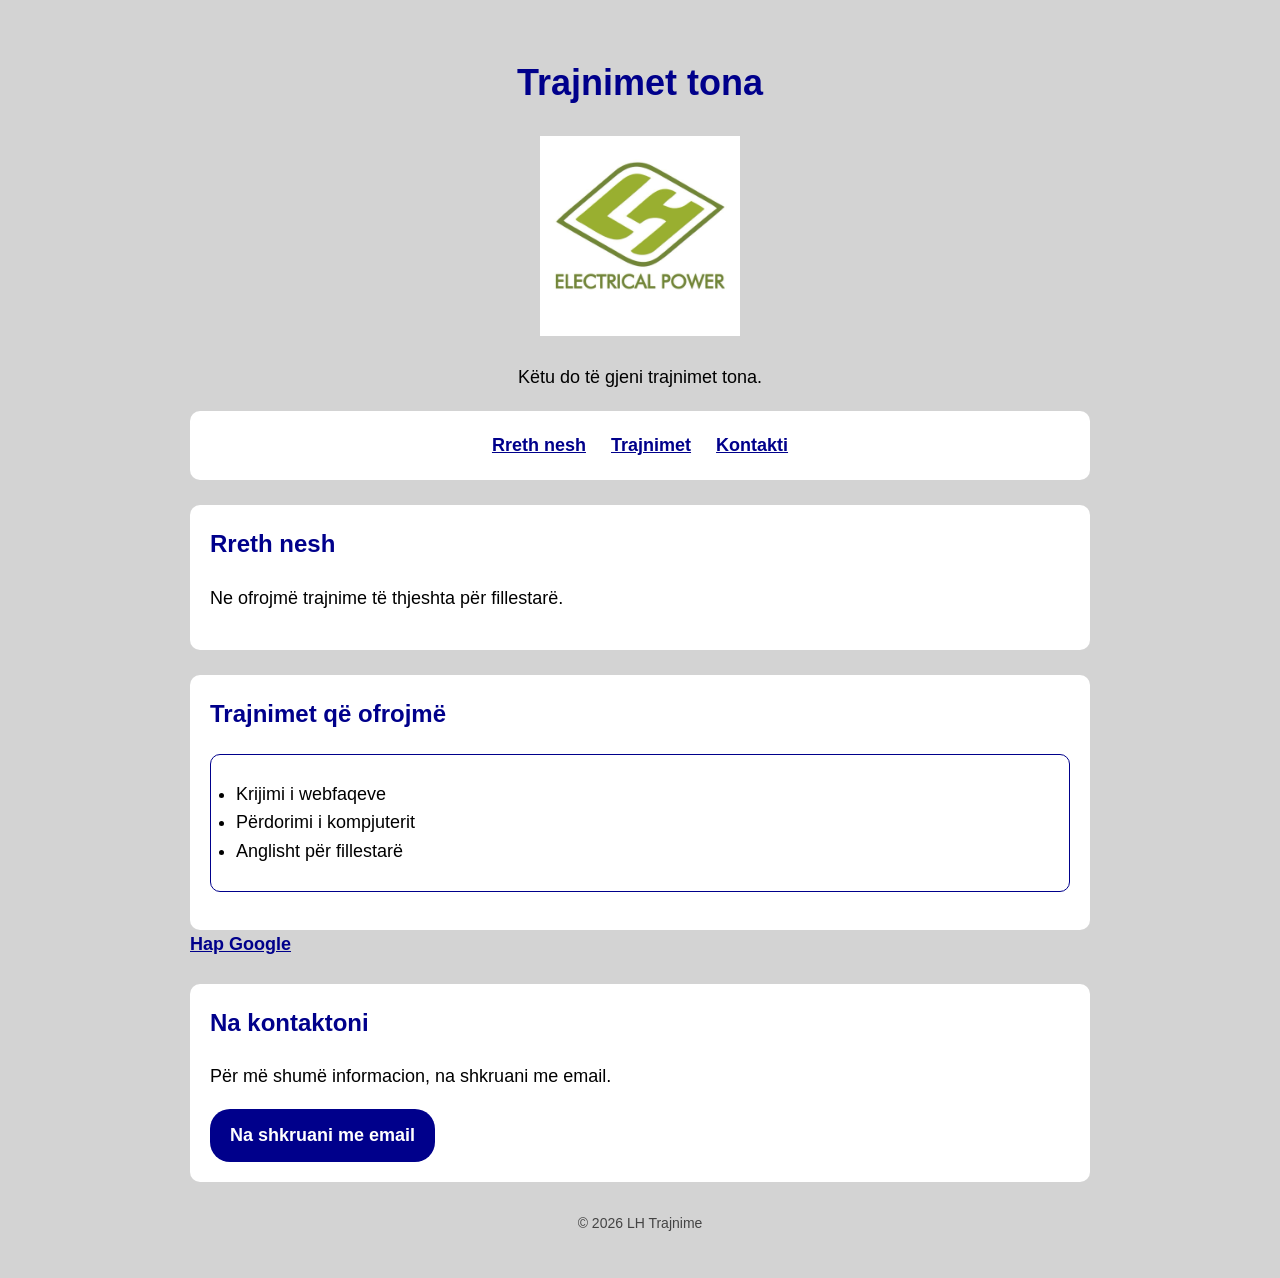
==== index.html @ a212a297 "Versioni 1 - Webfaqja LH" ====
<!DOCTYPE html>
<html lang="sq">
<head>
    <meta charset="UTF-8">
    <meta name="viewport" content="width=device-width, initial-scale=1.0">
    <title>Trajnimet tona</title>
    <link rel="stylesheet" href="style.css">
</head>
<body>
    <header>
    <h1>Trajnimet tona</h1>
    <img src="Logo LH.jpeg" alt="Logo LH" width="200">
    <p>Këtu do të gjeni trajnimet tona.</p>
    </header>
    <nav>
    <a href="#rreth-nesh">Rreth nesh</a>
    <a href="#trajnimet">Trajnimet</a>
    <a href="#kontakti">Kontakti</a>
</nav>

<section id="rreth-nesh">
    <h2>Rreth nesh</h2>
    <p>Ne ofrojmë trajnime të thjeshta për fillestarë.</p>
    </section>
<section id="trajnimet">
    <h2>Trajnimet që ofrojmë</h2>

<ul>
    <li>Krijimi i webfaqeve</li>
    <li>Përdorimi i kompjuterit</li>
    <li>Anglisht për fillestarë</li>
    </ul>
    </section>

    <a href="https://www.google.com">Hap Google</a>
    <section id="kontakti">
    <h2>Na kontaktoni</h2>
<p>Për më shumë informacion, na shkruani me email.</p>

<a class="kontakt" href="mailto:info@example.com">Na shkruani me email</a>
</section>
</ul>
</body>
<footer>
    <p>© 2026 LH Trajnime</p>
</footer>
</html>
---- style.css ----
body {
    background-color: lightgray;
}
body {
    background-color: lightgray;
    font-family: Arial, sans-serif;
    font-size: 18px;
    padding: 30px;
    line-height: 1.6;
    max-width: 900px;
margin: 0 auto;
}

h1 {
    color: darkblue;
}
h1 {
    color: darkblue;
}
h2 {
    color: darkblue;
    font-size: 24px;
    margin-top: 30px;
}
ul {
    background-color: white;
    padding: 25px;
    border-radius: 10px;
    border: 1px solid darkblue;
}
a {
    color: darkblue;
    font-weight: bold;
}
a:hover {
    color: darkred;
}
.kontakt {
    display: inline-block;
    background-color: darkblue;
    color: white;
    padding: 12px 20px;
    border-radius: 20px;
    text-decoration: none;
}

.kontakt:hover {
    background-color: darkred;
    color: white;
}
img {
    max-width: 100%;
    height: auto;
}
section {
    background-color: white;
    padding: 20px;
    margin-top: 25px;
    border-radius: 10px;
}
header {
    text-align: center;
}
footer {
    text-align: center;
    margin-top: 30px;
    font-size: 14px;
    color: #444444;
}
nav {
    background-color: white;
    padding: 15px;
    margin-top: 20px;
    border-radius: 10px;
    text-align: center;
}

nav a {
    display: inline-block;
    margin: 5px 10px;
}
section h2 {
    margin-top: 0;
}
@media (max-width: 600px) {
    body {
        padding: 15px;
    }

    nav a {
        display: block;
        margin: 10px 0;
    }
}
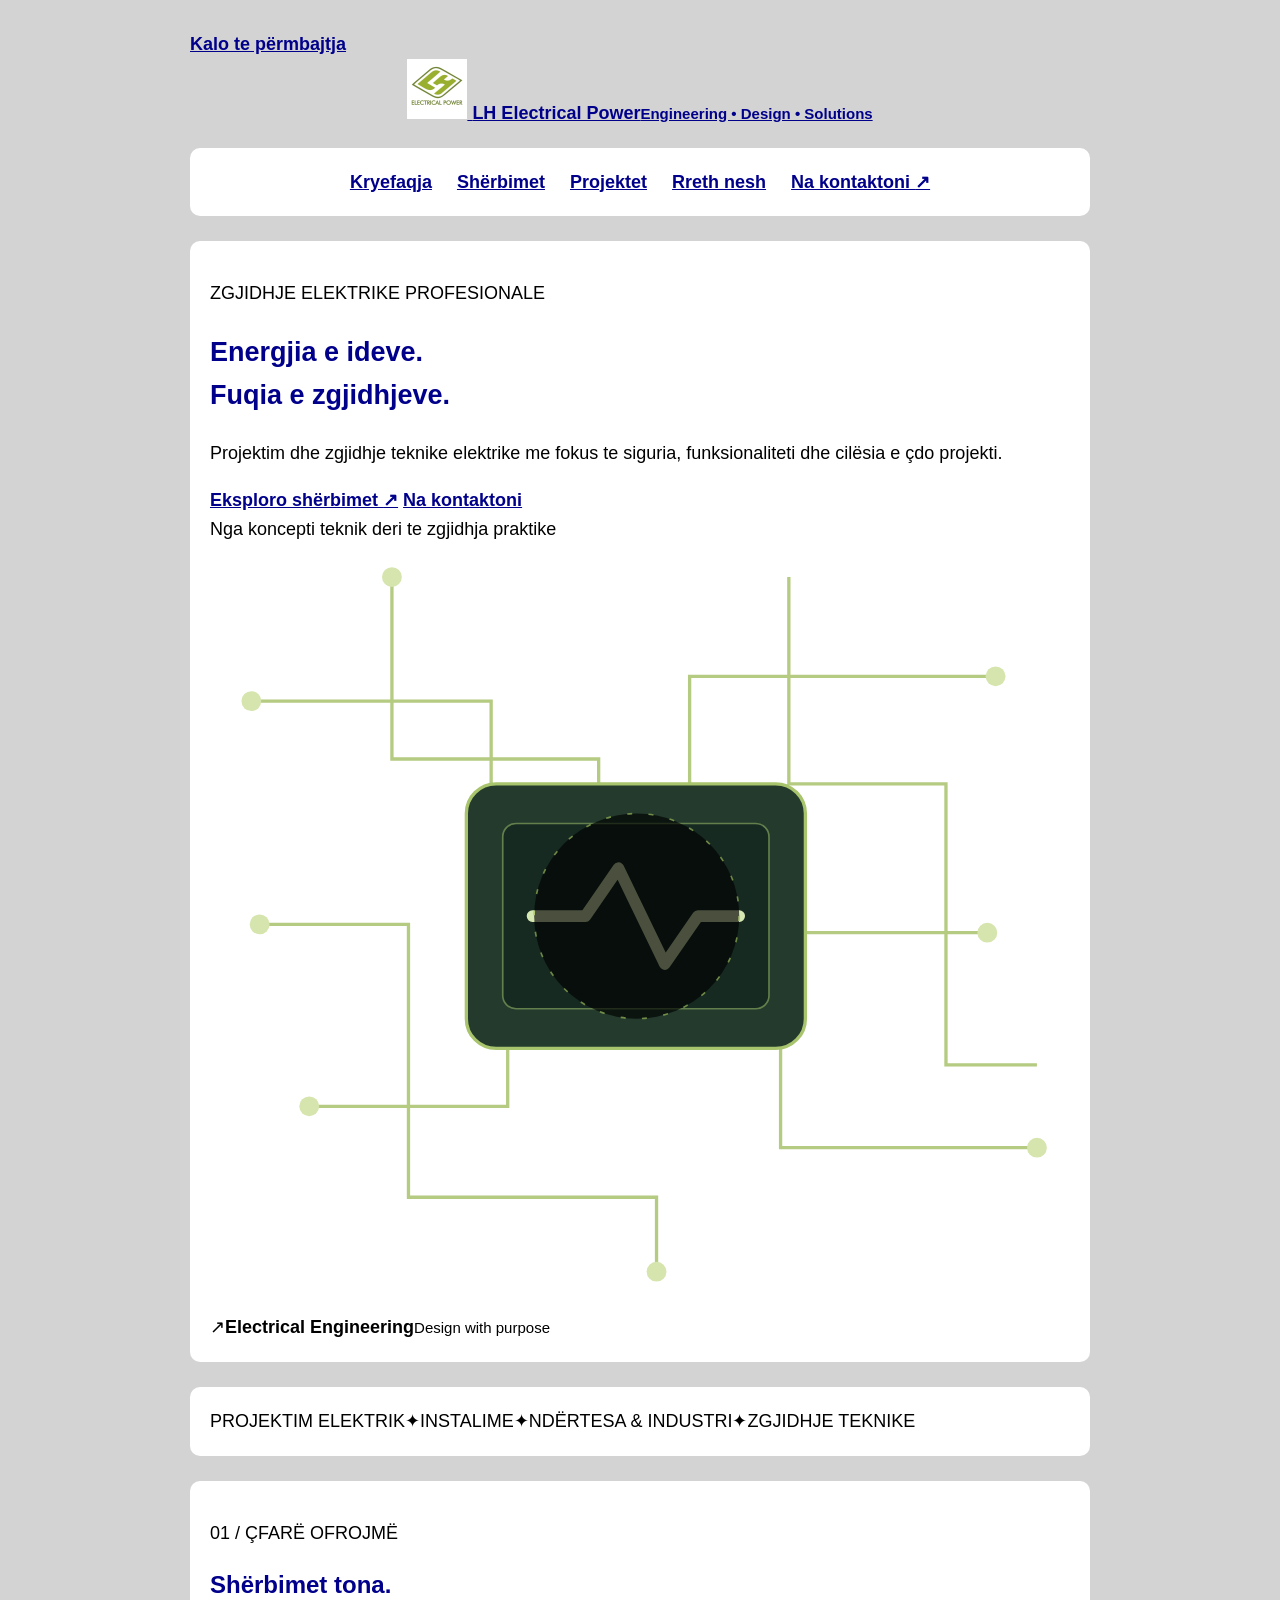
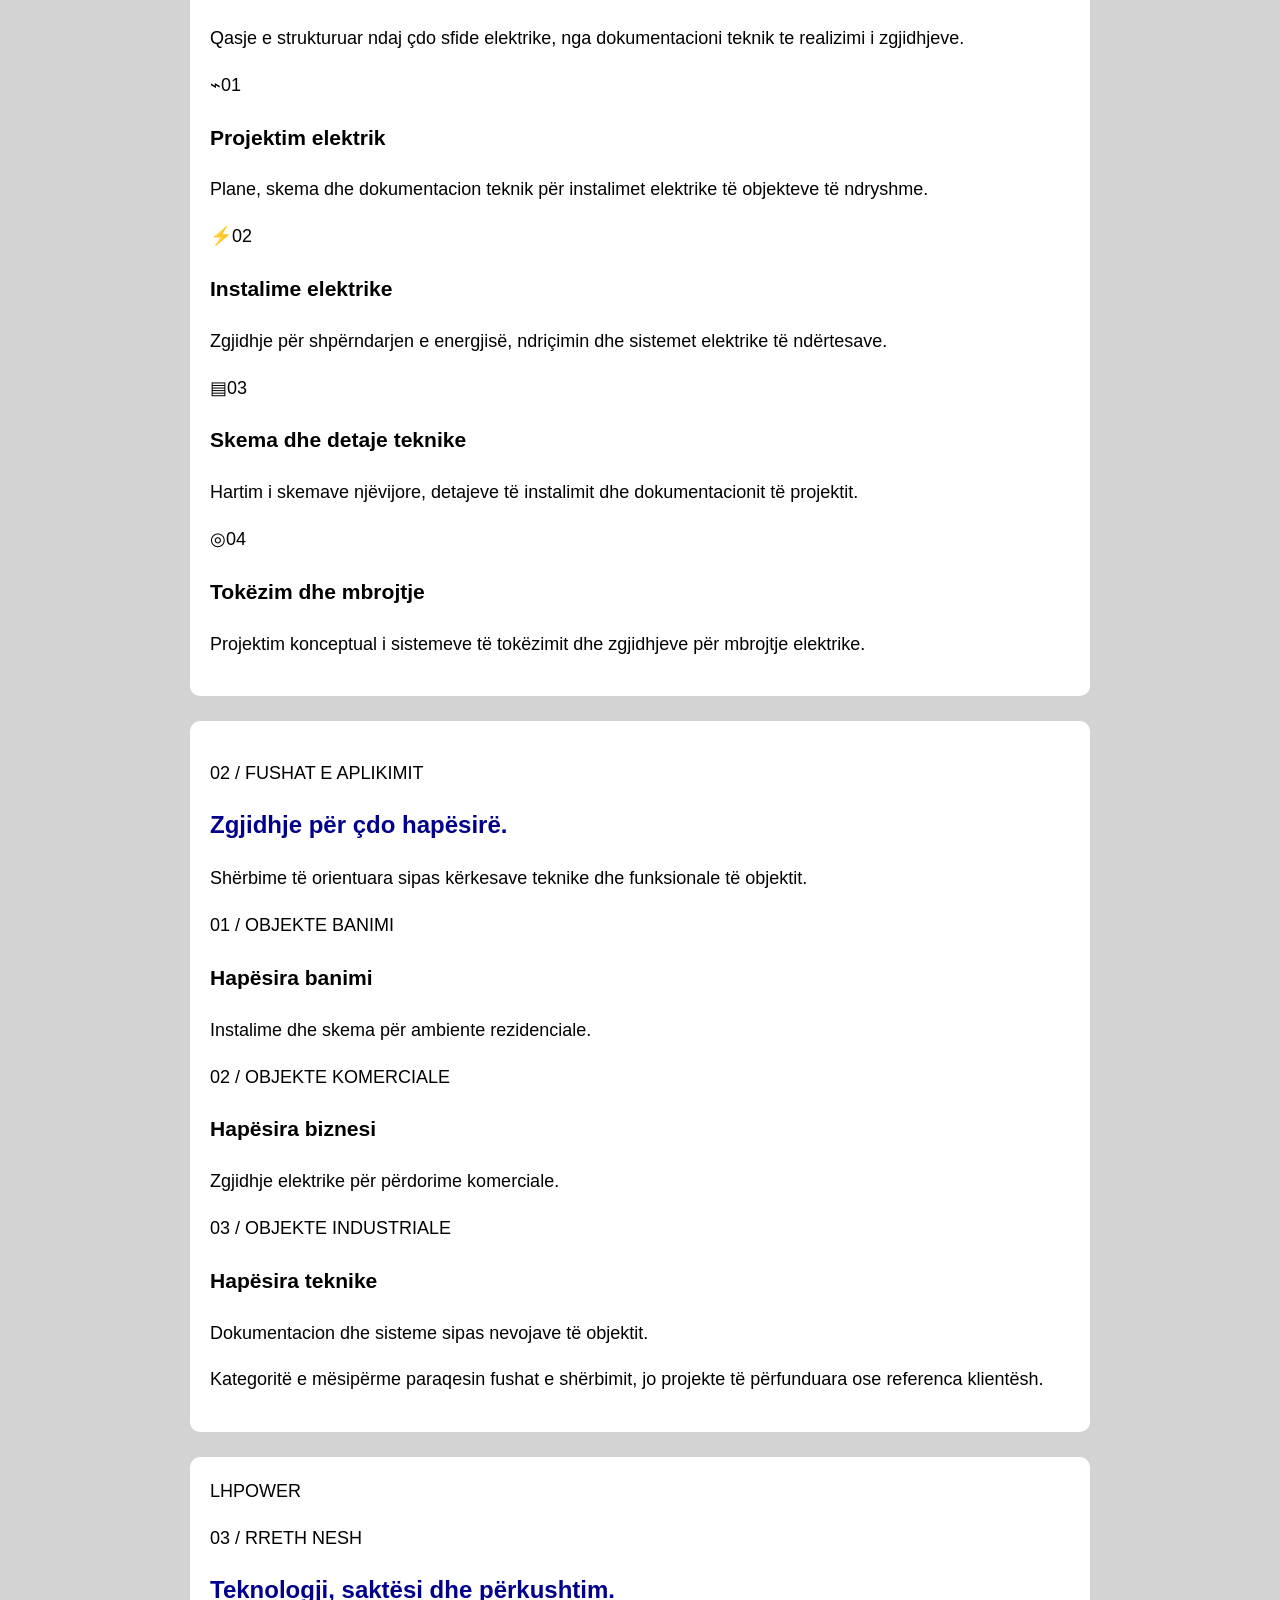
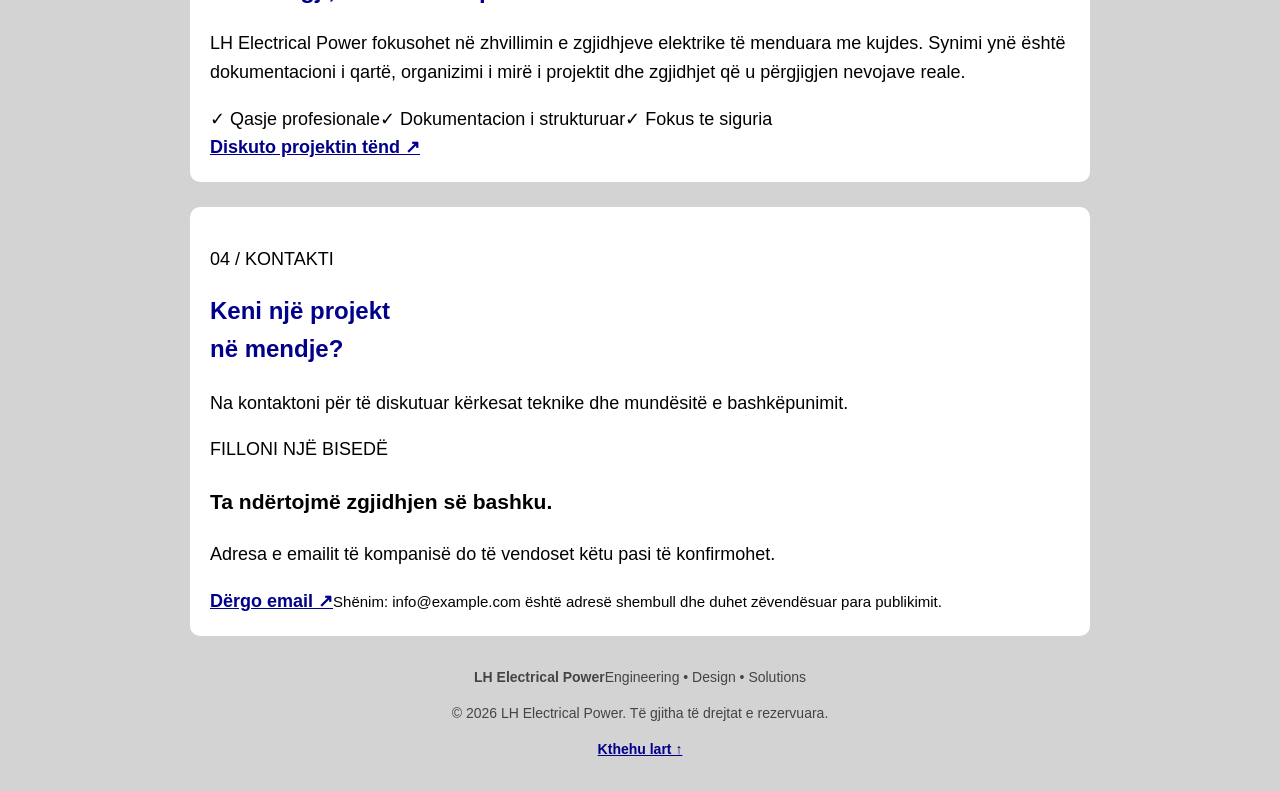
==== commit 6e8becf4: "Redesign homepage for LH Electrical Power" ====
--- a/index.html
+++ b/index.html
@@ -1,47 +1,97 @@
 <!DOCTYPE html>
 <html lang="sq">
 <head>
-    <meta charset="UTF-8">
-    <meta name="viewport" content="width=device-width, initial-scale=1.0">
-    <title>Trajnimet tona</title>
-    <link rel="stylesheet" href="style.css">
+  <meta charset="UTF-8">
+  <meta name="viewport" content="width=device-width, initial-scale=1.0">
+  <meta name="description" content="LH Electrical Power – projektim, instalime dhe zgjidhje profesionale elektrike për objekte banimi, komerciale dhe industriale.">
+  <meta name="theme-color" content="#14231e">
+  <title>LH Electrical Power | Projektim & Instalime Elektrike</title>
+  <link rel="stylesheet" href="style.css">
 </head>
 <body>
-    <header>
-    <h1>Trajnimet tona</h1>
-    <img src="Logo LH.jpeg" alt="Logo LH" width="200">
-    <p>Këtu do të gjeni trajnimet tona.</p>
-    </header>
-    <nav>
-    <a href="#rreth-nesh">Rreth nesh</a>
-    <a href="#trajnimet">Trajnimet</a>
-    <a href="#kontakti">Kontakti</a>
-</nav>
+  <a class="skip-link" href="#permbajtja">Kalo te përmbajtja</a>
+  <header class="site-header">
+    <div class="container header-inner">
+      <a class="brand" href="#kryefaqja" aria-label="LH Electrical Power – Kryefaqja">
+        <img src="Logo LH.jpeg" alt="Logo LH Electrical Power" width="60" height="60">
+        <span class="brand-copy"><strong>LH Electrical Power</strong><small>Engineering • Design • Solutions</small></span>
+      </a>
+      <nav class="main-nav" aria-label="Navigimi kryesor">
+        <a href="#kryefaqja">Kryefaqja</a>
+        <a href="#sherbimet">Shërbimet</a>
+        <a href="#projektet">Projektet</a>
+        <a href="#rreth-nesh">Rreth nesh</a>
+        <a class="nav-contact" href="#kontakti">Na kontaktoni <span aria-hidden="true">↗</span></a>
+      </nav>
+    </div>
+  </header>
 
-<section id="rreth-nesh">
-    <h2>Rreth nesh</h2>
-    <p>Ne ofrojmë trajnime të thjeshta për fillestarë.</p>
-    </section>
-<section id="trajnimet">
-    <h2>Trajnimet që ofrojmë</h2>
-
-<ul>
-    <li>Krijimi i webfaqeve</li>
-    <li>Përdorimi i kompjuterit</li>
-    <li>Anglisht për fillestarë</li>
-    </ul>
+  <main id="permbajtja">
+    <section class="hero" id="kryefaqja">
+      <div class="hero-grid container">
+        <div class="hero-content">
+          <p class="eyebrow"><span class="eyebrow-line"></span> ZGJIDHJE ELEKTRIKE PROFESIONALE</p>
+          <h1>Energjia e ideve.<br><span>Fuqia e zgjidhjeve.</span></h1>
+          <p class="hero-description">Projektim dhe zgjidhje teknike elektrike me fokus te siguria, funksionaliteti dhe cilësia e çdo projekti.</p>
+          <div class="hero-actions">
+            <a class="button button-primary" href="#sherbimet">Eksploro shërbimet <span aria-hidden="true">↗</span></a>
+            <a class="button button-outline" href="#kontakti">Na kontaktoni</a>
+          </div>
+          <div class="hero-note"><span class="status-dot"></span> Nga koncepti teknik deri te zgjidhja praktike</div>
+        </div>
+        <div class="hero-visual" aria-label="Ilustrim grafik i inxhinierisë elektrike">
+          <div class="visual-grid"></div>
+          <svg class="circuit-art" viewBox="0 0 520 460" role="img" aria-label="Diagram stilizuar i rrjetit elektrik">
+            <g fill="none" stroke="#9cba57" stroke-width="2" opacity=".75">
+              <path d="M25 95H170V160H290V80H475"/><path d="M60 340H180V270H345V365H500"/><path d="M110 20V130H235V235H470"/><path d="M30 230H120V395H270V440"/><path d="M350 20V145H445V315H500"/>
+            </g>
+            <g fill="#d5e5ad"><circle cx="25" cy="95" r="6"/><circle cx="475" cy="80" r="6"/><circle cx="60" cy="340" r="6"/><circle cx="500" cy="365" r="6"/><circle cx="110" cy="20" r="6"/><circle cx="470" cy="235" r="6"/><circle cx="30" cy="230" r="6"/><circle cx="270" cy="440" r="6"/></g>
+            <g transform="translate(155 145)"><rect width="205" height="160" rx="18" fill="#233a2d" stroke="#a8c46c" stroke-width="2"/><rect x="22" y="24" width="161" height="112" rx="8" fill="#162a22" stroke="#63804c"/><path d="M40 80H72L92 51L120 109L140 80H165" stroke="#d6e8b2" stroke-width="7" stroke-linejoin="round" stroke-linecap="round" fill="none"/><circle cx="103" cy="80" r="62" stroke="#9cba57" stroke-dasharray="3 10" opacity=".65"/></g>
+          </svg>
+          <div class="visual-label"><span class="visual-label-icon">↗</span><span><strong>Electrical Engineering</strong><small>Design with purpose</small></span></div>
+        </div>
+      </div>
     </section>
 
-    <a href="https://www.google.com">Hap Google</a>
-    <section id="kontakti">
-    <h2>Na kontaktoni</h2>
-<p>Për më shumë informacion, na shkruani me email.</p>
+    <section class="intro-strip" aria-label="Fushat e punës">
+      <div class="container strip-inner"><span>PROJEKTIM ELEKTRIK</span><span class="strip-dot">✦</span><span>INSTALIME</span><span class="strip-dot">✦</span><span>NDËRTESA & INDUSTRI</span><span class="strip-dot">✦</span><span>ZGJIDHJE TEKNIKE</span></div>
+    </section>
 
-<a class="kontakt" href="mailto:info@example.com">Na shkruani me email</a>
-</section>
-</ul>
+    <section class="section services" id="sherbimet">
+      <div class="container">
+        <div class="section-heading"><div><p class="section-kicker">01 / ÇFARË OFROJMË</p><h2>Shërbimet tona<span class="accent">.</span></h2></div><p>Qasje e strukturuar ndaj çdo sfide elektrike, nga dokumentacioni teknik te realizimi i zgjidhjeve.</p></div>
+        <div class="service-grid">
+          <article class="service-card"><span class="service-icon" aria-hidden="true">⌁</span><span class="service-number">01</span><h3>Projektim elektrik</h3><p>Plane, skema dhe dokumentacion teknik për instalimet elektrike të objekteve të ndryshme.</p><span class="card-line"></span></article>
+          <article class="service-card"><span class="service-icon" aria-hidden="true">⚡</span><span class="service-number">02</span><h3>Instalime elektrike</h3><p>Zgjidhje për shpërndarjen e energjisë, ndriçimin dhe sistemet elektrike të ndërtesave.</p><span class="card-line"></span></article>
+          <article class="service-card"><span class="service-icon" aria-hidden="true">▤</span><span class="service-number">03</span><h3>Skema dhe detaje teknike</h3><p>Hartim i skemave njëvijore, detajeve të instalimit dhe dokumentacionit të projektit.</p><span class="card-line"></span></article>
+          <article class="service-card"><span class="service-icon" aria-hidden="true">◎</span><span class="service-number">04</span><h3>Tokëzim dhe mbrojtje</h3><p>Projektim konceptual i sistemeve të tokëzimit dhe zgjidhjeve për mbrojtje elektrike.</p><span class="card-line"></span></article>
+        </div>
+      </div>
+    </section>
+
+    <section class="section projects" id="projektet">
+      <div class="container">
+        <div class="section-heading"><div><p class="section-kicker">02 / FUSHAT E APLIKIMIT</p><h2>Zgjidhje për çdo hapësirë<span class="accent">.</span></h2></div><p>Shërbime të orientuara sipas kërkesave teknike dhe funksionale të objektit.</p></div>
+        <div class="project-grid">
+          <article class="project-card project-residential"><div class="project-art" aria-hidden="true"><span class="building building-one"></span><span class="building building-two"></span><span class="building building-three"></span></div><div class="project-info"><span>01 / OBJEKTE BANIMI</span><h3>Hapësira banimi</h3><p>Instalime dhe skema për ambiente rezidenciale.</p></div></article>
+          <article class="project-card project-commercial"><div class="project-art" aria-hidden="true"><span class="building building-one"></span><span class="building building-two"></span><span class="building building-three"></span></div><div class="project-info"><span>02 / OBJEKTE KOMERCIALE</span><h3>Hapësira biznesi</h3><p>Zgjidhje elektrike për përdorime komerciale.</p></div></article>
+          <article class="project-card project-industrial"><div class="project-art" aria-hidden="true"><span class="building building-one"></span><span class="building building-two"></span><span class="building building-three"></span></div><div class="project-info"><span>03 / OBJEKTE INDUSTRIALE</span><h3>Hapësira teknike</h3><p>Dokumentacion dhe sisteme sipas nevojave të objektit.</p></div></article>
+        </div>
+        <p class="section-disclaimer">Kategoritë e mësipërme paraqesin fushat e shërbimit, jo projekte të përfunduara ose referenca klientësh.</p>
+      </div>
+    </section>
+
+    <section class="section about" id="rreth-nesh">
+      <div class="container about-grid">
+        <div class="about-graphic" aria-hidden="true"><div class="about-ring ring-one"></div><div class="about-ring ring-two"></div><div class="about-mark">LH<span>POWER</span></div></div>
+        <div class="about-copy"><p class="section-kicker">03 / RRETH NESH</p><h2>Teknologji, saktësi dhe <span class="accent">përkushtim.</span></h2><p>LH Electrical Power fokusohet në zhvillimin e zgjidhjeve elektrike të menduara me kujdes. Synimi ynë është dokumentacioni i qartë, organizimi i mirë i projektit dhe zgjidhjet që u përgjigjen nevojave reale.</p><div class="about-points"><span>✓ Qasje profesionale</span><span>✓ Dokumentacion i strukturuar</span><span>✓ Fokus te siguria</span></div><a class="text-link" href="#kontakti">Diskuto projektin tënd <span aria-hidden="true">↗</span></a></div>
+      </div>
+    </section>
+
+    <section class="contact-section" id="kontakti">
+      <div class="container contact-grid"><div><p class="section-kicker">04 / KONTAKTI</p><h2>Keni një projekt<br>në mendje<span class="accent">?</span></h2><p>Na kontaktoni për të diskutuar kërkesat teknike dhe mundësitë e bashkëpunimit.</p></div><div class="contact-panel"><span class="contact-panel-label">FILLONI NJË BISEDË</span><h3>Ta ndërtojmë zgjidhjen së bashku.</h3><p>Adresa e emailit të kompanisë do të vendoset këtu pasi të konfirmohet.</p><a class="button button-primary" href="mailto:info@example.com?subject=K%C3%ABrkes%C3%AB%20p%C3%ABr%20projekt%20elektrik">Dërgo email <span aria-hidden="true">↗</span></a><small>Shënim: info@example.com është adresë shembull dhe duhet zëvendësuar para publikimit.</small></div></div>
+    </section>
+  </main>
+  <footer class="site-footer"><div class="container footer-inner"><div class="footer-brand"><strong>LH Electrical Power</strong><span>Engineering • Design • Solutions</span></div><p>© 2026 LH Electrical Power. Të gjitha të drejtat e rezervuara.</p><a href="#kryefaqja">Kthehu lart ↑</a></div></footer>
 </body>
-<footer>
-    <p>© 2026 LH Trajnime</p>
-</footer>
 </html>
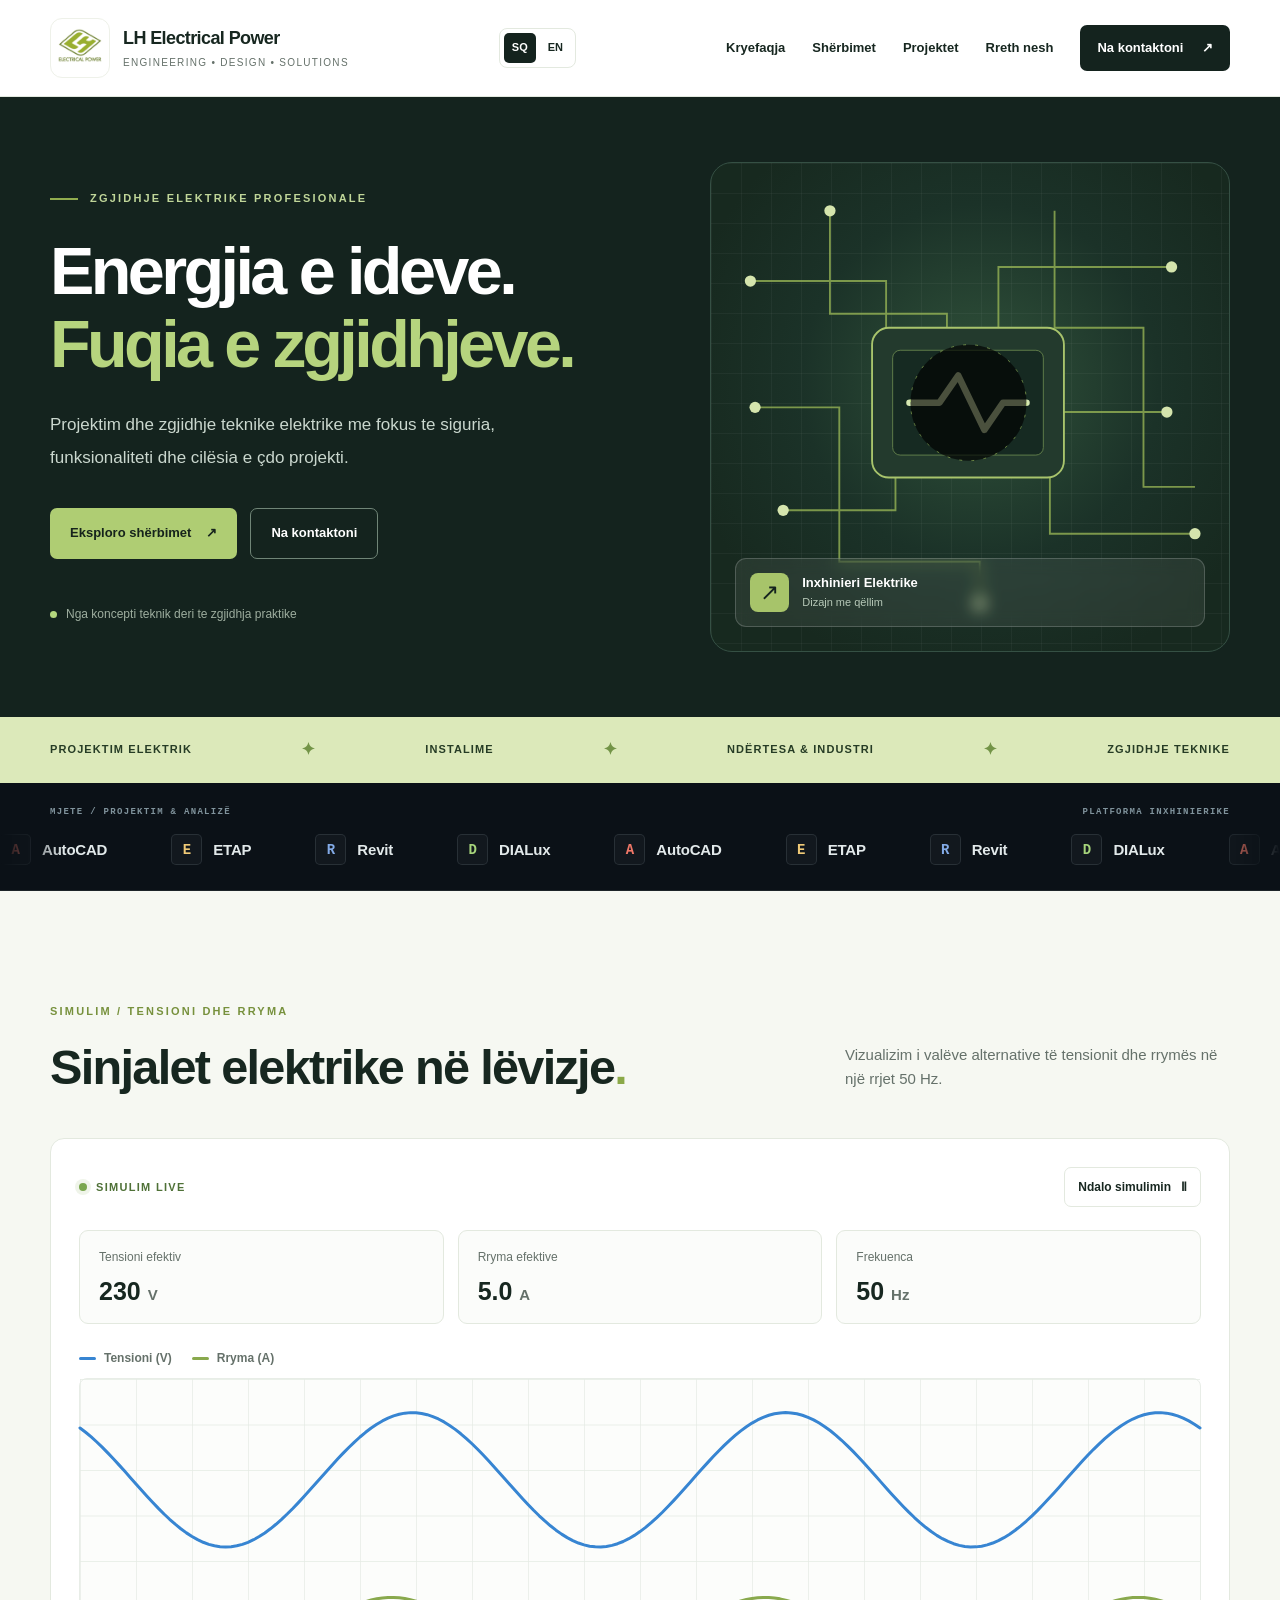
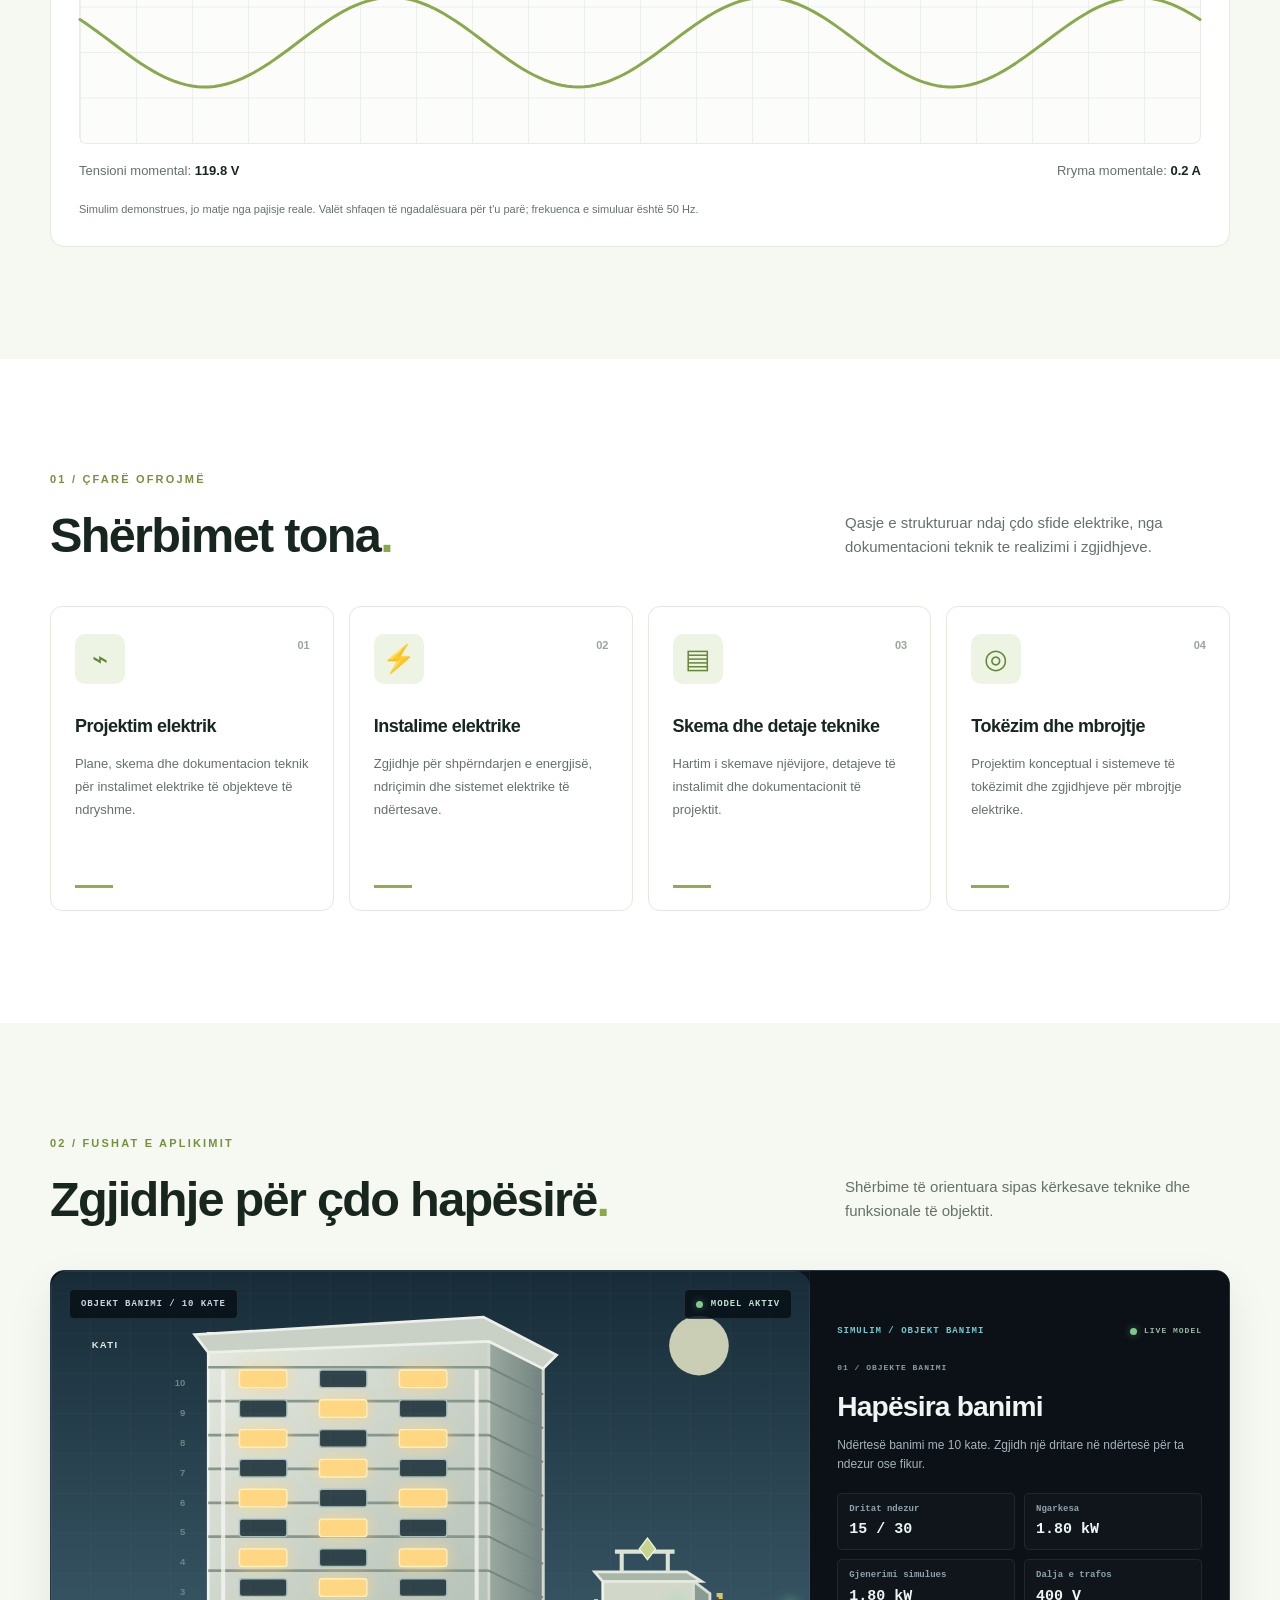
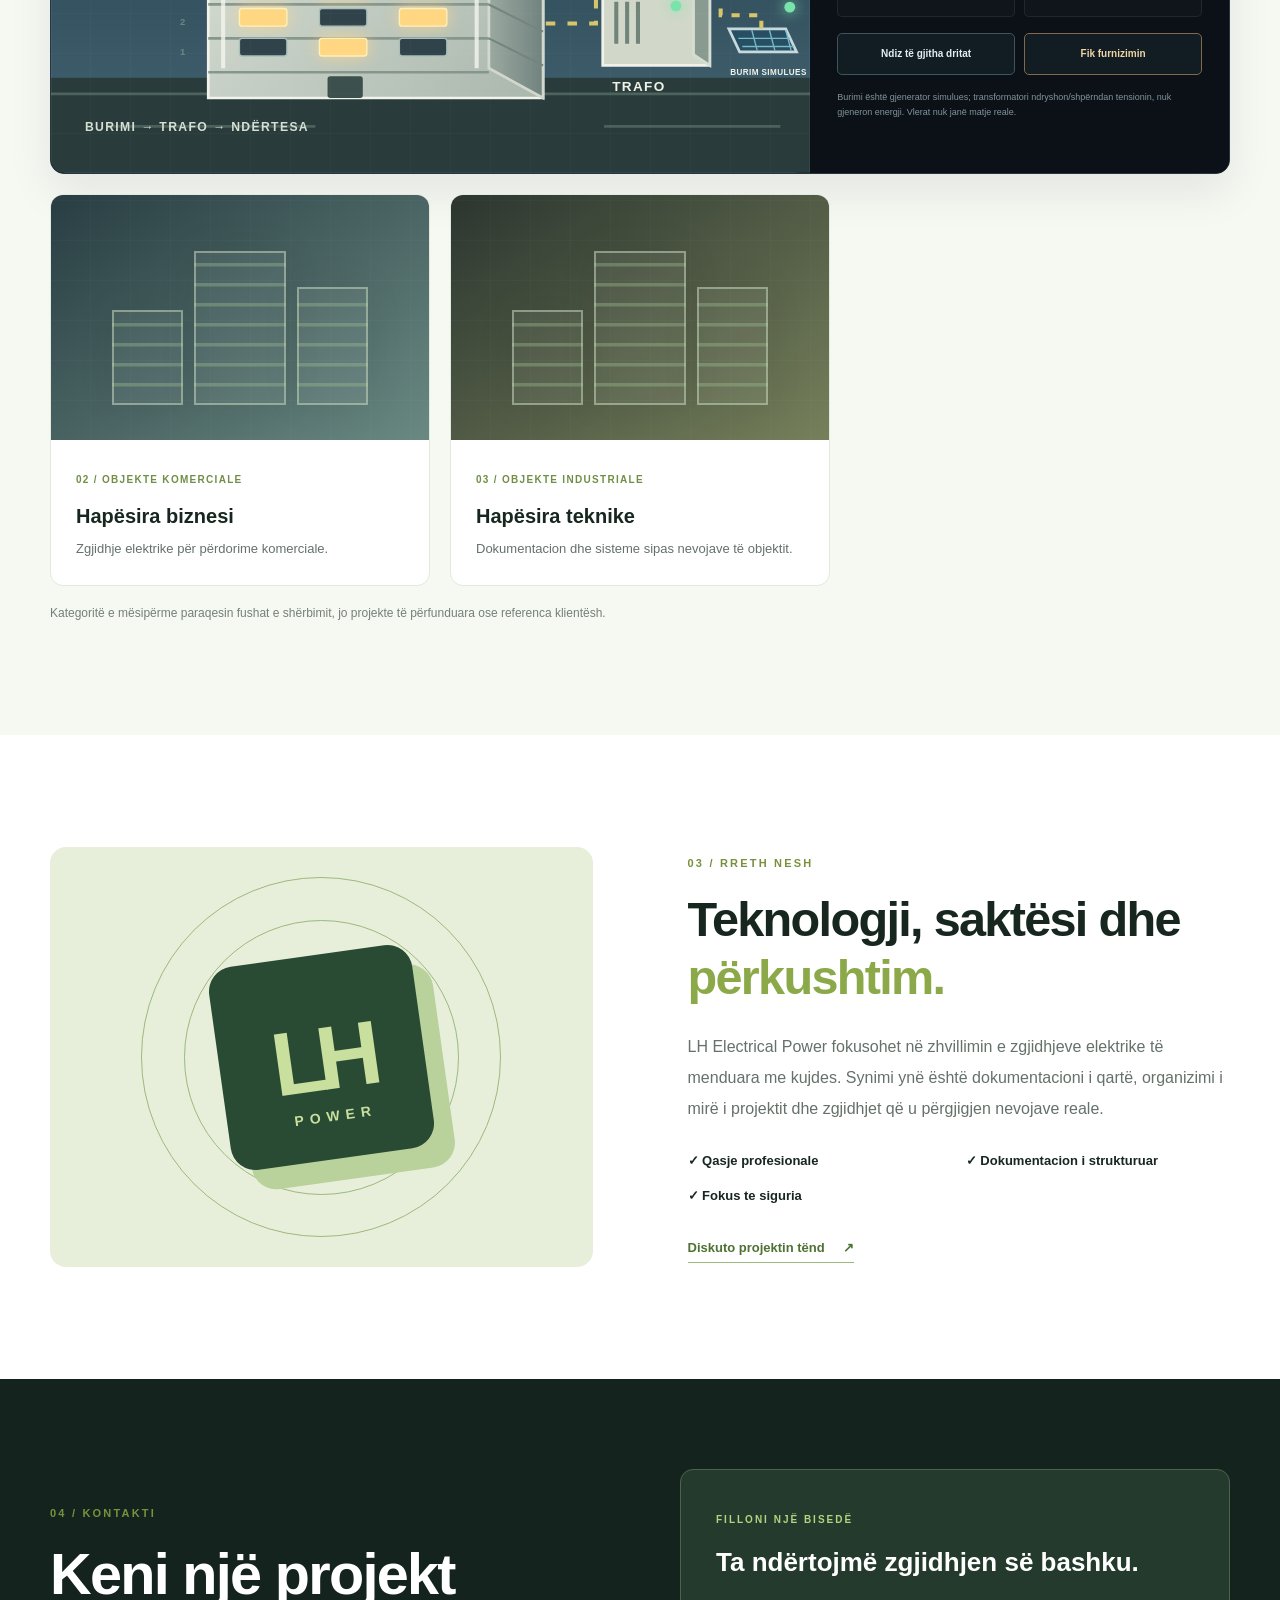
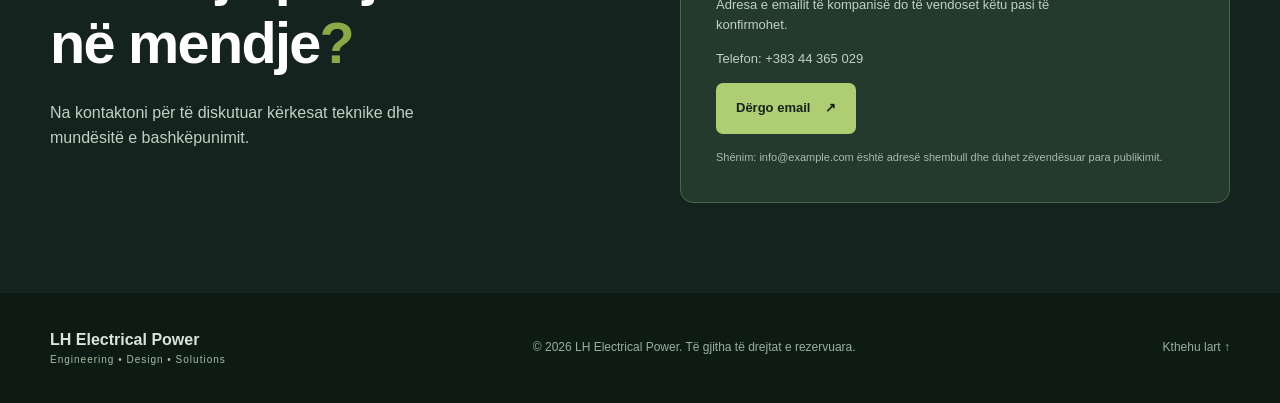
==== commit 3d7ce42e: "Add interactive residential power simulations Co-authored-by: Copilot <223556219+Copilot@users.norep" ====
--- a/index.html
+++ b/index.html
@@ -7,6 +7,10 @@
   <meta name="theme-color" content="#14231e">
   <title>LH Electrical Power | Projektim & Instalime Elektrike</title>
   <link rel="stylesheet" href="style.css">
+  <link rel="stylesheet" href="language-switch.css">
+  <link rel="stylesheet" href="simulation.css">
+  <link rel="stylesheet" href="building-simulation.css">
+  <link rel="stylesheet" href="tool-strip.css">
 </head>
 <body>
   <a class="skip-link" href="#permbajtja">Kalo te përmbajtja</a>
@@ -16,6 +20,10 @@
         <img src="Logo LH.jpeg" alt="Logo LH Electrical Power" width="60" height="60">
         <span class="brand-copy"><strong>LH Electrical Power</strong><small>Engineering • Design • Solutions</small></span>
       </a>
+      <div class="language-switch" role="group" aria-label="Zgjidh gjuhën">
+        <button type="button" lang="sq" data-language="sq" aria-pressed="true">SQ</button>
+        <button type="button" lang="en" data-language="en" aria-pressed="false">EN</button>
+      </div>
       <nav class="main-nav" aria-label="Navigimi kryesor">
         <a href="#kryefaqja">Kryefaqja</a>
         <a href="#sherbimet">Shërbimet</a>
@@ -48,13 +56,77 @@
             <g fill="#d5e5ad"><circle cx="25" cy="95" r="6"/><circle cx="475" cy="80" r="6"/><circle cx="60" cy="340" r="6"/><circle cx="500" cy="365" r="6"/><circle cx="110" cy="20" r="6"/><circle cx="470" cy="235" r="6"/><circle cx="30" cy="230" r="6"/><circle cx="270" cy="440" r="6"/></g>
             <g transform="translate(155 145)"><rect width="205" height="160" rx="18" fill="#233a2d" stroke="#a8c46c" stroke-width="2"/><rect x="22" y="24" width="161" height="112" rx="8" fill="#162a22" stroke="#63804c"/><path d="M40 80H72L92 51L120 109L140 80H165" stroke="#d6e8b2" stroke-width="7" stroke-linejoin="round" stroke-linecap="round" fill="none"/><circle cx="103" cy="80" r="62" stroke="#9cba57" stroke-dasharray="3 10" opacity=".65"/></g>
           </svg>
-          <div class="visual-label"><span class="visual-label-icon">↗</span><span><strong>Electrical Engineering</strong><small>Design with purpose</small></span></div>
+          <div class="visual-label"><span class="visual-label-icon">↗</span><span><strong>Inxhinieri Elektrike</strong><small>Dizajn me qëllim</small></span></div>
         </div>
       </div>
     </section>
 
     <section class="intro-strip" aria-label="Fushat e punës">
       <div class="container strip-inner"><span>PROJEKTIM ELEKTRIK</span><span class="strip-dot">✦</span><span>INSTALIME</span><span class="strip-dot">✦</span><span>NDËRTESA & INDUSTRI</span><span class="strip-dot">✦</span><span>ZGJIDHJE TEKNIKE</span></div>
+    </section>
+
+    <section class="tool-strip" aria-label="Mjetet e projektimit dhe analizës">
+      <div class="tool-strip-heading">
+        <span>MJETE / PROJEKTIM & ANALIZË</span>
+        <span>PLATFORMA INXHINIERIKE</span>
+      </div>
+      <div class="tool-marquee">
+        <div class="tool-track">
+          <div class="tool-set">
+            <span class="tool-item"><span class="tool-mark mark-autocad">A</span>AutoCAD</span>
+            <span class="tool-item"><span class="tool-mark mark-etap">E</span>ETAP</span>
+            <span class="tool-item"><span class="tool-mark mark-revit">R</span>Revit</span>
+            <span class="tool-item"><span class="tool-mark mark-dialux">D</span>DIALux</span>
+            <span class="tool-item"><span class="tool-mark mark-autocad">A</span>AutoCAD</span>
+            <span class="tool-item"><span class="tool-mark mark-etap">E</span>ETAP</span>
+            <span class="tool-item"><span class="tool-mark mark-revit">R</span>Revit</span>
+            <span class="tool-item"><span class="tool-mark mark-dialux">D</span>DIALux</span>
+          </div>
+          <div class="tool-set" aria-hidden="true">
+            <span class="tool-item"><span class="tool-mark mark-autocad">A</span>AutoCAD</span>
+            <span class="tool-item"><span class="tool-mark mark-etap">E</span>ETAP</span>
+            <span class="tool-item"><span class="tool-mark mark-revit">R</span>Revit</span>
+            <span class="tool-item"><span class="tool-mark mark-dialux">D</span>DIALux</span>
+            <span class="tool-item"><span class="tool-mark mark-autocad">A</span>AutoCAD</span>
+            <span class="tool-item"><span class="tool-mark mark-etap">E</span>ETAP</span>
+            <span class="tool-item"><span class="tool-mark mark-revit">R</span>Revit</span>
+            <span class="tool-item"><span class="tool-mark mark-dialux">D</span>DIALux</span>
+          </div>
+        </div>
+      </div>
+    </section>
+
+    <section class="section simulation-section" id="simulimi">
+      <div class="container">
+        <div class="section-heading"><div><p class="section-kicker">SIMULIM / TENSIONI DHE RRYMA</p><h2>Sinjalet elektrike në lëvizje<span class="accent">.</span></h2></div><p>Vizualizim i valëve alternative të tensionit dhe rrymës në një rrjet 50 Hz.</p></div>
+        <div class="simulation-panel">
+          <div class="simulation-toolbar">
+            <span class="simulation-live"><span class="simulation-dot"></span>SIMULIM LIVE</span>
+            <button class="simulation-toggle" type="button" aria-pressed="true"><span class="simulation-toggle-label">Ndalo simulimin</span><span aria-hidden="true">Ⅱ</span></button>
+          </div>
+          <div class="simulation-readings">
+            <div class="reading-card"><span>Tensioni efektiv</span><strong>230 <small>V</small></strong></div>
+            <div class="reading-card"><span>Rryma efektive</span><strong>5.0 <small>A</small></strong></div>
+            <div class="reading-card"><span>Frekuenca</span><strong>50 <small>Hz</small></strong></div>
+          </div>
+          <div class="wave-legend"><span class="voltage-key">Tensioni (V)</span><span class="current-key">Rryma (A)</span></div>
+          <svg class="simulation-chart" viewBox="0 0 800 260" role="img" aria-label="Grafik i simuluar i valëve të tensionit dhe rrymës">
+            <defs>
+              <pattern id="simulation-grid" width="40" height="32.5" patternUnits="userSpaceOnUse">
+                <path d="M 40 0 L 0 0 0 32.5" fill="none" stroke="#e5ebe4" stroke-width="1"/>
+              </pattern>
+            </defs>
+            <rect width="800" height="260" fill="url(#simulation-grid)"/>
+            <path class="wave-path wave-voltage" d=""/>
+            <path class="wave-path wave-current" d=""/>
+          </svg>
+          <div class="instant-readings" aria-live="off">
+            <span>Tensioni momental: <strong class="instant-voltage">0.0 V</strong></span>
+            <span>Rryma momentale: <strong class="instant-current">0.0 A</strong></span>
+          </div>
+          <p class="simulation-note">Simulim demonstrues, jo matje nga pajisje reale. Valët shfaqen të ngadalësuara për t'u parë; frekuenca e simuluar është 50 Hz.</p>
+        </div>
+      </div>
     </section>
 
     <section class="section services" id="sherbimet">
@@ -73,7 +145,73 @@
       <div class="container">
         <div class="section-heading"><div><p class="section-kicker">02 / FUSHAT E APLIKIMIT</p><h2>Zgjidhje për çdo hapësirë<span class="accent">.</span></h2></div><p>Shërbime të orientuara sipas kërkesave teknike dhe funksionale të objektit.</p></div>
         <div class="project-grid">
-          <article class="project-card project-residential"><div class="project-art" aria-hidden="true"><span class="building building-one"></span><span class="building building-two"></span><span class="building building-three"></span></div><div class="project-info"><span>01 / OBJEKTE BANIMI</span><h3>Hapësira banimi</h3><p>Instalime dhe skema për ambiente rezidenciale.</p></div></article>
+          <article class="project-card project-residential residential-simulation">
+            <div class="project-art residential-scene">
+              <span class="scene-chip scene-chip-building">OBJEKT BANIMI / 10 KATE</span>
+              <span class="scene-chip scene-chip-live"><span class="scene-chip-dot"></span>MODEL AKTIV</span>
+              <svg class="residential-scene-svg" viewBox="0 0 560 370" role="group" aria-label="Simulim i një ndërtese banimi dhjetëkatëshe dhe transformatorit">
+                <defs>
+                  <linearGradient id="scene-sky" x1="0" y1="0" x2="0" y2="1"><stop offset="0" stop-color="#172c38"/><stop offset="1" stop-color="#456675"/></linearGradient>
+                  <linearGradient id="building-front" x1="0" y1="0" x2="1" y2="1"><stop offset="0" stop-color="#e5e9df"/><stop offset="1" stop-color="#aab7ad"/></linearGradient>
+                  <linearGradient id="building-side" x1="0" y1="0" x2="1" y2="0"><stop offset="0" stop-color="#9ba9a0"/><stop offset="1" stop-color="#71837f"/></linearGradient>
+                </defs>
+                <rect class="scene-sky" width="560" height="370" rx="12" fill="url(#scene-sky)"/>
+                <circle cx="478" cy="55" r="22" fill="#e8e9c9" opacity=".85"/>
+                <path d="M0 300H560V370H0Z" fill="#293c3b"/>
+                <path d="M0 312H560M42 336H195M408 336H538" stroke="#647b73" stroke-width="2" opacity=".6"/>
+                <g class="scene-building">
+                  <path d="M116 46L323 46L363 69V315H116Z" fill="url(#building-front)" stroke="#f1f3ec" stroke-width="2"/>
+                  <path d="M323 46L363 69V315L323 293Z" fill="url(#building-side)" stroke="#d2d8ce" stroke-width="2"/>
+                  <path d="M106 47L319 34L373 62L363 72L323 52L116 60Z" fill="#c9d0c6" stroke="#edf0e8" stroke-width="2"/>
+                  <path d="M116 71H323M116 96H323M116 121H323M116 146H323M116 171H323M116 196H323M116 221H323M116 246H323M116 271H323M116 296H323" stroke="#87968d" stroke-width="2"/>
+                  <path d="M323 71L363 91M323 96L363 116M323 121L363 141M323 146L363 166M323 171L363 191M323 196L363 216M323 221L363 241M323 246L363 266M323 271L363 291" stroke="#74857f" stroke-width="1.5"/>
+                  <path d="M127 73V293M314 73V293" stroke="#f5f6f0" stroke-width="3" opacity=".8"/>
+                  <g class="building-floor-numbers"></g>
+                  <g class="building-windows"></g>
+                  <rect x="204" y="299" width="26" height="16" rx="2" fill="#3c514d"/>
+                </g>
+                <g class="power-cable" fill="none" stroke="#d7c56a" stroke-width="3" stroke-dasharray="7 9">
+                  <path d="M365 260H402V238"/>
+                </g>
+                <g class="transformer-unit">
+                  <path d="M407 229L474 229L486 238V291H407Z" fill="#d2d8c9" stroke="#f0f2e9" stroke-width="2"/>
+                  <path d="M474 229L486 238V291L474 283Z" fill="#899b91" stroke="#d6ddd2" stroke-width="2"/>
+                  <path d="M401 222L469 222L480 229H407Z" fill="#a8b6a8" stroke="#e4e9df" stroke-width="2"/>
+                  <path d="M417 244V275M425 244V275M433 244V275" stroke="#71847a" stroke-width="3"/>
+                  <circle class="transformer-status-light" cx="461" cy="247" r="4" fill="#92ac58"/>
+                  <path d="M421 222V207M455 222V207M416 207H460" stroke="#dce3d5" stroke-width="3" fill="none"/>
+                  <path d="M434 205L440 197L446 205L440 213Z" fill="#c6d58e" stroke="#eff2df"/>
+                  <text x="414" y="310" class="transformer-label">TRAFO</text>
+                </g>
+                <g class="simulated-source">
+                  <path d="M500 264L542 264L550 281H508Z" fill="#284e62" stroke="#c6d9dc" stroke-width="2"/>
+                  <path d="M507 271H545M510 277H548M517 265L521 280M530 265L534 280M542 265L546 280" stroke="#76b9c8" stroke-width="1"/>
+                  <path class="source-cable" d="M524 264V254H494V239H486" fill="none" stroke="#d7c56a" stroke-width="3" stroke-dasharray="6 7"/>
+                  <circle class="source-status-light" cx="545" cy="248" r="4" fill="#758578"/>
+                  <text x="501" y="298" class="source-label">BURIM SIMULUES</text>
+                </g>
+                <text x="25" y="339" class="scene-caption">BURIMI → TRAFO → NDËRTESA</text>
+                <text x="30" y="57" class="scene-floor-caption">KATI</text>
+              </svg>
+            </div>
+            <div class="project-info">
+              <div class="building-dashboard-kicker"><span>SIMULIM / OBJEKT BANIMI</span><span class="model-status"><span class="scene-chip-dot"></span>LIVE MODEL</span></div>
+              <span>01 / OBJEKTE BANIMI</span>
+              <h3>Hapësira banimi</h3>
+              <p>Ndërtesë banimi me 10 kate. Zgjidh një dritare në ndërtesë për ta ndezur ose fikur.</p>
+              <div class="building-sim-readouts">
+                <span><small>Dritat ndezur</small><strong class="building-light-count">0 / 30</strong></span>
+                <span><small>Ngarkesa</small><strong class="building-power-readout">0.00 kW</strong></span>
+                <span><small>Gjenerimi simulues</small><strong class="simulated-generation-readout">0.00 kW</strong></span>
+                <span><small>Dalja e trafos</small><strong class="transformer-output-readout">400 V</strong></span>
+              </div>
+              <div class="building-sim-controls">
+                <button class="building-lights-toggle" type="button" aria-pressed="false">Ndiz të gjitha dritat</button>
+                <button class="transformer-toggle" type="button" aria-pressed="true">Fik furnizimin</button>
+              </div>
+              <small class="building-sim-note">Burimi është gjenerator simulues; transformatori ndryshon/shpërndan tensionin, nuk gjeneron energji. Vlerat nuk janë matje reale.</small>
+            </div>
+          </article>
           <article class="project-card project-commercial"><div class="project-art" aria-hidden="true"><span class="building building-one"></span><span class="building building-two"></span><span class="building building-three"></span></div><div class="project-info"><span>02 / OBJEKTE KOMERCIALE</span><h3>Hapësira biznesi</h3><p>Zgjidhje elektrike për përdorime komerciale.</p></div></article>
           <article class="project-card project-industrial"><div class="project-art" aria-hidden="true"><span class="building building-one"></span><span class="building building-two"></span><span class="building building-three"></span></div><div class="project-info"><span>03 / OBJEKTE INDUSTRIALE</span><h3>Hapësira teknike</h3><p>Dokumentacion dhe sisteme sipas nevojave të objektit.</p></div></article>
         </div>
@@ -89,9 +227,340 @@
     </section>
 
     <section class="contact-section" id="kontakti">
-      <div class="container contact-grid"><div><p class="section-kicker">04 / KONTAKTI</p><h2>Keni një projekt<br>në mendje<span class="accent">?</span></h2><p>Na kontaktoni për të diskutuar kërkesat teknike dhe mundësitë e bashkëpunimit.</p></div><div class="contact-panel"><span class="contact-panel-label">FILLONI NJË BISEDË</span><h3>Ta ndërtojmë zgjidhjen së bashku.</h3><p>Adresa e emailit të kompanisë do të vendoset këtu pasi të konfirmohet.</p><a class="button button-primary" href="mailto:info@example.com?subject=K%C3%ABrkes%C3%AB%20p%C3%ABr%20projekt%20elektrik">Dërgo email <span aria-hidden="true">↗</span></a><small>Shënim: info@example.com është adresë shembull dhe duhet zëvendësuar para publikimit.</small></div></div>
+      <div class="container contact-grid"><div><p class="section-kicker">04 / KONTAKTI</p><h2>Keni një projekt<br>në mendje<span class="accent">?</span></h2><p>Na kontaktoni për të diskutuar kërkesat teknike dhe mundësitë e bashkëpunimit.</p></div><div class="contact-panel"><span class="contact-panel-label">FILLONI NJË BISEDË</span><h3>Ta ndërtojmë zgjidhjen së bashku.</h3><p>Adresa e emailit të kompanisë do të vendoset këtu pasi të konfirmohet.</p><p>Telefon: <a href="tel:+38344365029">+383 44 365 029</a></p><a class="button button-primary" href="mailto:info@example.com?subject=K%C3%ABrkes%C3%AB%20p%C3%ABr%20projekt%20elektrik">Dërgo email <span aria-hidden="true">↗</span></a><small>Shënim: info@example.com është adresë shembull dhe duhet zëvendësuar para publikimit.</small></div></div>
     </section>
   </main>
   <footer class="site-footer"><div class="container footer-inner"><div class="footer-brand"><strong>LH Electrical Power</strong><span>Engineering • Design • Solutions</span></div><p>© 2026 LH Electrical Power. Të gjitha të drejtat e rezervuara.</p><a href="#kryefaqja">Kthehu lart ↑</a></div></footer>
+  <script>
+    const translations = {
+      "Kalo te përmbajtja": "Skip to content",
+      "Kryefaqja": "Home",
+      "Shërbimet": "Services",
+      "Projektet": "Projects",
+      "Rreth nesh": "About us",
+      "Na kontaktoni": "Contact us",
+      "ZGJIDHJE ELEKTRIKE PROFESIONALE": "PROFESSIONAL ELECTRICAL SOLUTIONS",
+      "Energjia e ideve.": "The energy of ideas.",
+      "Fuqia e zgjidhjeve.": "The power of solutions.",
+      "Projektim dhe zgjidhje teknike elektrike me fokus te siguria, funksionaliteti dhe cilësia e çdo projekti.": "Electrical design and technical solutions focused on the safety, functionality, and quality of every project.",
+      "Eksploro shërbimet": "Explore our services",
+      "Nga koncepti teknik deri te zgjidhja praktike": "From technical concept to practical solution",
+      "Ilustrim grafik i inxhinierisë elektrike": "Illustration of electrical engineering",
+      "Diagram stilizuar i rrjetit elektrik": "Stylized electrical network diagram",
+      "Inxhinieri Elektrike": "Electrical Engineering",
+      "Dizajn me qëllim": "Design with purpose",
+      "SIMULIM / TENSIONI DHE RRYMA": "SIMULATION / VOLTAGE AND CURRENT",
+      "Sinjalet elektrike në lëvizje": "Electrical signals in motion",
+      "Vizualizim i valëve alternative të tensionit dhe rrymës në një rrjet 50 Hz.": "Visualization of alternating voltage and current waveforms on a 50 Hz supply.",
+      "SIMULIM LIVE": "LIVE SIMULATION",
+      "Ndalo simulimin": "Pause simulation",
+      "Nis simulimin": "Resume simulation",
+      "Tensioni efektiv": "RMS voltage",
+      "Rryma efektive": "RMS current",
+      "Frekuenca": "Frequency",
+      "Tensioni (V)": "Voltage (V)",
+      "Rryma (A)": "Current (A)",
+      "Tensioni momental:": "Instantaneous voltage:",
+      "Rryma momentale:": "Instantaneous current:",
+      "Simulim demonstrues, jo matje nga pajisje reale. Valët shfaqen të ngadalësuara për t'u parë; frekuenca e simuluar është 50 Hz.": "Demonstration simulation, not a measurement from real equipment. Waveforms are slowed down for viewing; simulated frequency is 50 Hz.",
+      "Fushat e punës": "Our areas of work",
+      "Mjetet e projektimit dhe analizës": "Design and analysis tools",
+      "MJETE / PROJEKTIM & ANALIZË": "TOOLS / DESIGN & ANALYSIS",
+      "PLATFORMA INXHINIERIKE": "ENGINEERING PLATFORMS",
+      "PROJEKTIM ELEKTRIK": "ELECTRICAL DESIGN",
+      "INSTALIME": "INSTALLATIONS",
+      "NDËRTESA & INDUSTRI": "BUILDINGS & INDUSTRY",
+      "ZGJIDHJE TEKNIKE": "TECHNICAL SOLUTIONS",
+      "01 / ÇFARË OFROJMË": "01 / WHAT WE OFFER",
+      "Shërbimet tona": "Our services",
+      "Qasje e strukturuar ndaj çdo sfide elektrike, nga dokumentacioni teknik te realizimi i zgjidhjeve.": "A structured approach to every electrical challenge, from technical documentation to delivering solutions.",
+      "Projektim elektrik": "Electrical design",
+      "Plane, skema dhe dokumentacion teknik për instalimet elektrike të objekteve të ndryshme.": "Plans, diagrams, and technical documentation for electrical installations in a range of buildings.",
+      "Instalime elektrike": "Electrical installations",
+      "Zgjidhje për shpërndarjen e energjisë, ndriçimin dhe sistemet elektrike të ndërtesave.": "Solutions for power distribution, lighting, and building electrical systems.",
+      "Skema dhe detaje teknike": "Diagrams and technical details",
+      "Hartim i skemave njëvijore, detajeve të instalimit dhe dokumentacionit të projektit.": "Preparation of single-line diagrams, installation details, and project documentation.",
+      "Tokëzim dhe mbrojtje": "Earthing and protection",
+      "Projektim konceptual i sistemeve të tokëzimit dhe zgjidhjeve për mbrojtje elektrike.": "Conceptual design of earthing systems and electrical protection solutions.",
+      "02 / FUSHAT E APLIKIMIT": "02 / APPLICATION AREAS",
+      "Zgjidhje për çdo hapësirë": "Solutions for every space",
+      "Shërbime të orientuara sipas kërkesave teknike dhe funksionale të objektit.": "Services tailored to the technical and functional requirements of each building.",
+      "01 / OBJEKTE BANIMI": "01 / RESIDENTIAL BUILDINGS",
+      "Hapësira banimi": "Residential spaces",
+      "Instalime dhe skema për ambiente rezidenciale.": "Installations and diagrams for residential properties.",
+      "02 / OBJEKTE KOMERCIALE": "02 / COMMERCIAL BUILDINGS",
+      "Hapësira biznesi": "Business spaces",
+      "Zgjidhje elektrike për përdorime komerciale.": "Electrical solutions for commercial use.",
+      "03 / OBJEKTE INDUSTRIALE": "03 / INDUSTRIAL BUILDINGS",
+      "Hapësira teknike": "Industrial spaces",
+      "Dokumentacion dhe sisteme sipas nevojave të objektit.": "Documentation and systems tailored to the building's needs.",
+      "Ndërtesë banimi me 10 kate. Zgjidh një dritare në ndërtesë për ta ndezur ose fikur.": "10-storey residential building. Select a window to switch its light on or off.",
+      "OBJEKT BANIMI / 10 KATE": "RESIDENTIAL BLOCK / 10 FLOORS",
+      "MODEL AKTIV": "MODEL ACTIVE",
+      "SIMULIM / OBJEKT BANIMI": "SIMULATION / RESIDENTIAL",
+      "LIVE MODEL": "LIVE MODEL",
+      "Dritat ndezur:": "Lights on:",
+      "Dritat ndezur": "Lights on",
+      "Ngarkesa:": "Load:",
+      "Ngarkesa": "Load",
+      "Dalja e trafos:": "Transformer output:",
+      "Dalja e trafos": "Transformer output",
+      "Gjenerimi simulues": "Simulated generation",
+      "Ndiz të gjitha dritat": "Turn all lights on",
+      "Fik të gjitha dritat": "Turn all lights off",
+      "Fik furnizimin": "Turn supply off",
+      "Ndiz furnizimin": "Turn supply on",
+      "Gjenerimi simulues:": "Simulated generation:",
+      "Burimi është gjenerator simulues; transformatori ndryshon/shpërndan tensionin, nuk gjeneron energji. Vlerat nuk janë matje reale.": "The source is a simulated generator; the transformer changes/distributes voltage, it does not generate energy. Values are not real measurements.",
+      "10 KATE": "10 FLOORS",
+      "TRAFO": "TRANSFORMER",
+      "BURIMI → TRAFO → NDËRTESA": "SOURCE → TRANSFORMER → BUILDING",
+      "BURIM SIMULUES": "SIMULATED SOURCE",
+      "KATI": "FLOOR",
+      "Ndërtesë banimi dhjetëkatëshe me transformator": "Ten-storey residential building with transformer",
+      "Kategoritë e mësipërme paraqesin fushat e shërbimit, jo projekte të përfunduara ose referenca klientësh.": "The categories above describe service areas, not completed projects or client references.",
+      "03 / RRETH NESH": "03 / ABOUT US",
+      "Teknologji, saktësi dhe": "Technology, precision, and",
+      "përkushtim.": "dedication.",
+      "LH Electrical Power fokusohet në zhvillimin e zgjidhjeve elektrike të menduara me kujdes. Synimi ynë është dokumentacioni i qartë, organizimi i mirë i projektit dhe zgjidhjet që u përgjigjen nevojave reale.": "LH Electrical Power focuses on developing carefully considered electrical solutions. Our aim is to provide clear documentation, well-organized projects, and solutions that meet real needs.",
+      "Qasje profesionale": "Professional approach",
+      "Dokumentacion i strukturuar": "Structured documentation",
+      "Fokus te siguria": "Safety focused",
+      "Diskuto projektin tënd": "Discuss your project",
+      "04 / KONTAKTI": "04 / CONTACT",
+      "Keni një projekt": "Have a project",
+      "në mendje": "in mind",
+      "Na kontaktoni për të diskutuar kërkesat teknike dhe mundësitë e bashkëpunimit.": "Get in touch to discuss your technical requirements and opportunities to work together.",
+      "FILLONI NJË BISEDË": "START A CONVERSATION",
+      "Ta ndërtojmë zgjidhjen së bashku.": "Let's build the solution together.",
+      "Adresa e emailit të kompanisë do të vendoset këtu pasi të konfirmohet.": "The company email address will be added here once confirmed.",
+      "Telefon:": "Phone:",
+      "Dërgo email": "Send an email",
+      "Shënim: info@example.com është adresë shembull dhe duhet zëvendësuar para publikimit.": "Note: info@example.com is a placeholder address and must be replaced before publishing.",
+      "Të gjitha të drejtat e rezervuara.": "All rights reserved.",
+      "© 2026 LH Electrical Power. Të gjitha të drejtat e rezervuara.": "© 2026 LH Electrical Power. All rights reserved.",
+      "Kthehu lart ↑": "Back to top ↑"
+    };
+    const pageText = {
+      sq: {
+        title: "LH Electrical Power | Projektim & Instalime Elektrike",
+        description: "LH Electrical Power – projektim, instalime dhe zgjidhje profesionale elektrike për objekte banimi, komerciale dhe industriale.",
+        subject: "Kërkesë për projekt elektrik",
+        languageLabel: "Zgjidh gjuhën",
+        brandLabel: "LH Electrical Power – Kryefaqja",
+        navigationLabel: "Navigimi kryesor"
+      },
+      en: {
+        title: "LH Electrical Power | Electrical Design & Installations",
+        description: "LH Electrical Power – professional electrical design, installations, and solutions for residential, commercial, and industrial buildings.",
+        subject: "Electrical project inquiry",
+        languageLabel: "Choose language",
+        brandLabel: "LH Electrical Power – Home",
+        navigationLabel: "Main navigation"
+      }
+    };
+    const textNodes = [];
+    const walker = document.createTreeWalker(document.body, NodeFilter.SHOW_TEXT);
+    while (walker.nextNode()) {
+      const node = walker.currentNode;
+      if (node.parentElement.closest("script, style")) continue;
+      const original = node.nodeValue.trim();
+      if (translations[original]) textNodes.push({ node, original });
+    }
+    function setLanguage(language) {
+      const english = language === "en";
+      document.documentElement.lang = language;
+      document.title = pageText[language].title;
+      document.querySelector('meta[name="description"]').content = pageText[language].description;
+      document.querySelector(".language-switch").setAttribute("aria-label", pageText[language].languageLabel);
+      document.querySelector(".brand").setAttribute("aria-label", pageText[language].brandLabel);
+      document.querySelector(".main-nav").setAttribute("aria-label", pageText[language].navigationLabel);
+      document.querySelector(".hero-visual").setAttribute("aria-label", english ? "Illustration of electrical engineering" : "Ilustrim grafik i inxhinierisë elektrike");
+      document.querySelector(".circuit-art").setAttribute("aria-label", english ? "Stylized electrical network diagram" : "Diagram stilizuar i rrjetit elektrik");
+      document.querySelector(".intro-strip").setAttribute("aria-label", english ? "Our areas of work" : "Fushat e punës");
+      document.querySelector(".simulation-chart").setAttribute("aria-label", english ? "Simulated voltage and current waveforms" : "Grafik i simuluar i valëve të tensionit dhe rrymës");
+      document.querySelector(".residential-scene-svg").setAttribute("aria-label", english ? "Ten-storey residential building with transformer" : "Ndërtesë banimi dhjetëkatëshe me transformator");
+      document.querySelector(".simulation-toggle-label").textContent =
+        english ? (simulationRunning ? "Pause simulation" : "Resume simulation") : (simulationRunning ? "Ndalo simulimin" : "Nis simulimin");
+      textNodes.forEach(({ node, original }) => {
+        const leading = node.nodeValue.match(/^\s*/)[0];
+        const trailing = node.nodeValue.match(/\s*$/)[0];
+        node.nodeValue = leading + (english ? translations[original] : original) + trailing;
+      });
+      document.querySelectorAll("[data-language]").forEach(button => {
+        button.setAttribute("aria-pressed", String(button.dataset.language === language));
+      });
+      document.querySelector(".contact-panel .button-primary").href =
+        "mailto:info@example.com?subject=" + encodeURIComponent(pageText[language].subject);
+      updateBuildingSimulation();
+    }
+    document.querySelectorAll("[data-language]").forEach(button => {
+      button.addEventListener("click", () => setLanguage(button.dataset.language));
+    });
+
+    const voltageWave = document.querySelector(".wave-voltage");
+    const currentWave = document.querySelector(".wave-current");
+    const voltageOutput = document.querySelector(".instant-voltage");
+    const currentOutput = document.querySelector(".instant-current");
+    const simulationToggle = document.querySelector(".simulation-toggle");
+    const simulationToggleLabel = document.querySelector(".simulation-toggle-label");
+    const prefersReducedMotion = window.matchMedia("(prefers-reduced-motion: reduce)");
+    let simulationRunning = !prefersReducedMotion.matches;
+    let simulationTime = 0;
+    let previousFrame = 0;
+    let previousReading = 0;
+    const simulationSpeed = 1.2;
+    const displayedPeriods = 3;
+
+    simulationToggle.setAttribute("aria-pressed", String(simulationRunning));
+    simulationToggle.querySelector("[aria-hidden='true']").textContent = simulationRunning ? "Ⅱ" : "▶";
+    simulationToggleLabel.textContent = document.documentElement.lang === "en"
+      ? (simulationRunning ? "Pause simulation" : "Resume simulation")
+      : (simulationRunning ? "Ndalo simulimin" : "Nis simulimin");
+
+    function drawWave(path, center, amplitude, phase) {
+      const points = [];
+      for (let x = 0; x <= 800; x += 4) {
+        const angle = phase - (x / 800) * displayedPeriods * Math.PI * 2;
+        const y = center - Math.sin(angle) * amplitude;
+        points.push(`${x === 0 ? "M" : "L"}${x} ${y.toFixed(2)}`);
+      }
+      path.setAttribute("d", points.join(" "));
+    }
+
+    function updateSimulation(timestamp) {
+      if (previousFrame && simulationRunning) {
+        simulationTime += Math.min((timestamp - previousFrame) / 1000, 0.05);
+      }
+      previousFrame = timestamp;
+
+      const phase = simulationTime * simulationSpeed * Math.PI * 2;
+      drawWave(voltageWave, 72, 48, phase);
+      drawWave(currentWave, 188, 32, phase - 0.35);
+
+      if (timestamp - previousReading >= 125) {
+        const numberFormat = new Intl.NumberFormat(document.documentElement.lang === "en" ? "en-GB" : "sq-AL", {
+          minimumFractionDigits: 1,
+          maximumFractionDigits: 1
+        });
+        voltageOutput.textContent = `${numberFormat.format(230 * Math.sqrt(2) * Math.sin(phase))} V`;
+        currentOutput.textContent = `${numberFormat.format(5 * Math.sqrt(2) * Math.sin(phase - 0.35))} A`;
+        previousReading = timestamp;
+      }
+
+      window.requestAnimationFrame(updateSimulation);
+    }
+
+    simulationToggle.addEventListener("click", () => {
+      simulationRunning = !simulationRunning;
+      simulationToggle.setAttribute("aria-pressed", String(simulationRunning));
+      simulationToggle.querySelector("[aria-hidden='true']").textContent = simulationRunning ? "Ⅱ" : "▶";
+      simulationToggleLabel.textContent = document.documentElement.lang === "en"
+        ? (simulationRunning ? "Pause simulation" : "Resume simulation")
+        : (simulationRunning ? "Ndalo simulimin" : "Nis simulimin");
+    });
+
+    window.requestAnimationFrame(updateSimulation);
+
+    const buildingWindowGroup = document.querySelector(".building-windows");
+    const floorNumberGroup = document.querySelector(".building-floor-numbers");
+    const residentialCard = document.querySelector(".residential-simulation");
+    const buildingLightCount = residentialCard.querySelector(".building-light-count");
+    const buildingPowerReadout = residentialCard.querySelector(".building-power-readout");
+    const transformerOutputReadout = residentialCard.querySelector(".transformer-output-readout");
+    const simulatedGenerationReadout = residentialCard.querySelector(".simulated-generation-readout");
+    const buildingLightsToggle = residentialCard.querySelector(".building-lights-toggle");
+    const transformerToggle = residentialCard.querySelector(".transformer-toggle");
+    const windowStates = [];
+    let transformerOn = true;
+
+    function updateBuildingSimulation() {
+      const english = document.documentElement.lang === "en";
+      const selectedLights = windowStates.filter(Boolean).length;
+      const litLights = transformerOn ? selectedLights : 0;
+      const simulatedGeneration = transformerOn ? litLights * 0.12 : 0;
+      const allLightsSelected = selectedLights === windowStates.length;
+      const numberFormat = new Intl.NumberFormat(english ? "en-GB" : "sq-AL", {
+        minimumFractionDigits: 2,
+        maximumFractionDigits: 2
+      });
+
+      buildingWindowGroup.querySelectorAll(".apartment-window").forEach((windowShape, index) => {
+        const lit = transformerOn && windowStates[index];
+        windowShape.classList.toggle("is-lit", lit);
+        windowShape.setAttribute("aria-pressed", String(Boolean(lit)));
+        windowShape.setAttribute("aria-label", english
+          ? `Floor ${10 - Math.floor(index / 3)}, apartment ${index % 3 + 1} light ${lit ? "on" : "off"}`
+          : `Kati ${10 - Math.floor(index / 3)}, banesa ${index % 3 + 1}, drita ${lit ? "ndezur" : "fikur"}`);
+      });
+
+      residentialCard.classList.toggle("is-energized", transformerOn && selectedLights > 0);
+      buildingLightCount.textContent = `${litLights} / ${windowStates.length}`;
+      buildingPowerReadout.textContent = `${numberFormat.format(litLights * 0.12)} kW`;
+      simulatedGenerationReadout.textContent = `${numberFormat.format(simulatedGeneration)} kW`;
+      transformerOutputReadout.textContent = transformerOn ? "400 V" : "0 V";
+      buildingLightsToggle.textContent = allLightsSelected
+        ? (english ? "Turn all lights off" : "Fik të gjitha dritat")
+        : (english ? "Turn all lights on" : "Ndiz të gjitha dritat");
+      buildingLightsToggle.setAttribute("aria-pressed", String(allLightsSelected));
+      transformerToggle.textContent = transformerOn
+        ? (english ? "Turn supply off" : "Fik furnizimin")
+        : (english ? "Turn supply on" : "Ndiz furnizimin");
+      transformerToggle.setAttribute("aria-pressed", String(transformerOn));
+    }
+
+    for (let floorIndex = 0; floorIndex < 10; floorIndex += 1) {
+      const floor = 10 - floorIndex;
+      const y = 73 + floorIndex * 22;
+      const floorNumber = document.createElementNS("http://www.w3.org/2000/svg", "text");
+      floorNumber.setAttribute("class", "floor-number");
+      floorNumber.setAttribute("x", "99");
+      floorNumber.setAttribute("y", String(y + 12));
+      floorNumber.textContent = String(floor);
+      floorNumberGroup.append(floorNumber);
+
+      for (let apartment = 0; apartment < 3; apartment += 1) {
+        const index = floorIndex * 3 + apartment;
+        const windowShape = document.createElementNS("http://www.w3.org/2000/svg", "rect");
+        windowShape.setAttribute("class", "apartment-window");
+        windowShape.setAttribute("x", String(139 + apartment * 59));
+        windowShape.setAttribute("y", String(y));
+        windowShape.setAttribute("width", "35");
+        windowShape.setAttribute("height", "13");
+        windowShape.setAttribute("rx", "2");
+        windowShape.setAttribute("role", "button");
+        windowShape.setAttribute("tabindex", "0");
+        initializeWindow(index, windowShape);
+      }
+    }
+
+    function initializeWindow(index, windowShape) {
+      windowStates[index] = index % 2 === 0;
+      windowShape.addEventListener("click", () => {
+        windowStates[index] = !windowStates[index];
+        updateBuildingSimulation();
+      });
+      windowShape.addEventListener("keydown", event => {
+        if (event.key === "Enter" || event.key === " ") {
+          event.preventDefault();
+          windowShape.click();
+        }
+      });
+      buildingWindowGroup.append(windowShape);
+    }
+
+    buildingLightsToggle.addEventListener("click", () => {
+      const turnOn = !windowStates.every(Boolean);
+      windowStates.fill(turnOn);
+      updateBuildingSimulation();
+    });
+
+    transformerToggle.addEventListener("click", () => {
+      transformerOn = !transformerOn;
+      updateBuildingSimulation();
+    });
+
+    updateBuildingSimulation();
+  </script>
 </body>
 </html>
--- a/style.css
+++ b/style.css
@@ -1,94 +1 @@
-body {
-    background-color: lightgray;
-}
-body {
-    background-color: lightgray;
-    font-family: Arial, sans-serif;
-    font-size: 18px;
-    padding: 30px;
-    line-height: 1.6;
-    max-width: 900px;
-margin: 0 auto;
-}
-
-h1 {
-    color: darkblue;
-}
-h1 {
-    color: darkblue;
-}
-h2 {
-    color: darkblue;
-    font-size: 24px;
-    margin-top: 30px;
-}
-ul {
-    background-color: white;
-    padding: 25px;
-    border-radius: 10px;
-    border: 1px solid darkblue;
-}
-a {
-    color: darkblue;
-    font-weight: bold;
-}
-a:hover {
-    color: darkred;
-}
-.kontakt {
-    display: inline-block;
-    background-color: darkblue;
-    color: white;
-    padding: 12px 20px;
-    border-radius: 20px;
-    text-decoration: none;
-}
-
-.kontakt:hover {
-    background-color: darkred;
-    color: white;
-}
-img {
-    max-width: 100%;
-    height: auto;
-}
-section {
-    background-color: white;
-    padding: 20px;
-    margin-top: 25px;
-    border-radius: 10px;
-}
-header {
-    text-align: center;
-}
-footer {
-    text-align: center;
-    margin-top: 30px;
-    font-size: 14px;
-    color: #444444;
-}
-nav {
-    background-color: white;
-    padding: 15px;
-    margin-top: 20px;
-    border-radius: 10px;
-    text-align: center;
-}
-
-nav a {
-    display: inline-block;
-    margin: 5px 10px;
-}
-section h2 {
-    margin-top: 0;
-}
-@media (max-width: 600px) {
-    body {
-        padding: 15px;
-    }
-
-    nav a {
-        display: block;
-        margin: 10px 0;
-    }
-}+:root{--ink:#172720;--deep:#14231e;--deep-2:#1d3429;--olive:#91ac4f;--olive-light:#dce9ba;--muted:#65716a;--paper:#f6f8f2;--white:#fff;--line:#e3e9df}*{box-sizing:border-box}html{scroll-behavior:smooth}body{margin:0;color:var(--ink);background:var(--white);font-family:Inter,"Segoe UI",Arial,sans-serif;line-height:1.6}a{color:inherit;text-decoration:none}a:focus-visible{outline:3px solid var(--olive);outline-offset:4px}img{max-width:100%;height:auto}svg{max-width:100%}.container{width:min(1180px,calc(100% - 48px));margin:auto}.skip-link{position:absolute;top:-80px;left:12px;padding:12px;background:white;z-index:50}.skip-link:focus{top:12px}.site-header{background:var(--white);border-bottom:1px solid var(--line);position:relative;z-index:5}.header-inner{display:flex;align-items:center;justify-content:space-between;gap:25px;min-height:96px}.brand{display:flex;align-items:center;gap:13px;min-width:0}.brand img{width:60px;height:60px;object-fit:contain;background:#fff;border:1px solid #eef1e9;border-radius:12px;padding:4px}.brand-copy{display:flex;flex-direction:column;line-height:1.3}.brand-copy strong{font-size:18px;letter-spacing:-.6px}.brand-copy small{font-size:10px;letter-spacing:1.3px;color:var(--muted);text-transform:uppercase;margin-top:5px}.main-nav{display:flex;align-items:center;gap:27px;font-size:13px;font-weight:650}.main-nav>a:not(.nav-contact):hover{color:#718c35}.nav-contact{padding:13px 17px;border-radius:7px;background:var(--deep);color:white}.nav-contact span,.button span,.text-link span{margin-left:15px}.nav-contact:hover,.button-primary:hover{background:#344d31}.hero{background:var(--deep);color:white;overflow:hidden}.hero-grid{min-height:620px;display:grid;grid-template-columns:1.1fr .9fr;align-items:center;gap:25px}.hero-content{padding:90px 0}.eyebrow,.section-kicker{font-size:11px;letter-spacing:2.2px;font-weight:800}.eyebrow{color:#c0d699;display:flex;align-items:center;gap:12px}.eyebrow-line{height:2px;width:28px;background:var(--olive)}h1,h2,h3,p{margin-top:0}h1{font-size:clamp(44px,5.2vw,76px);letter-spacing:-3.6px;line-height:1.11;margin:27px 0}h1 span{color:#b6d47e}.hero-description{max-width:480px;color:#cad7ce;font-size:17px;line-height:1.9}.hero-actions{display:flex;gap:13px;flex-wrap:wrap;margin-top:34px}.button{display:inline-flex;justify-content:center;align-items:center;min-height:51px;padding:13px 20px;border-radius:7px;font-size:13px;font-weight:800;transition:background .2s,transform .2s}.button:hover{transform:translateY(-2px)}.button-primary{background:#afcd73;color:#16231c}.button-outline{border:1px solid #708577;color:#fff}.button-outline:hover{background:#294034}.hero-note{font-size:12px;color:#9eae9f;margin-top:46px;display:flex;align-items:center;gap:9px}.status-dot{display:inline-block;width:7px;height:7px;border-radius:50%;background:#b4d77e}.hero-visual{height:490px;position:relative;border:1px solid #355044;border-radius:22px;background:radial-gradient(circle at 52% 45%,#31533b 0,#1b3228 47%,#17291f 80%);overflow:hidden}.visual-grid{position:absolute;inset:0;background-image:linear-gradient(#ffffff0a 1px,transparent 1px),linear-gradient(90deg,#ffffff0a 1px,transparent 1px);background-size:30px 30px}.circuit-art{position:absolute;inset:3%;width:94%;height:94%}.visual-label{position:absolute;bottom:24px;left:24px;right:24px;display:flex;gap:13px;align-items:center;background:#ffffff12;border:1px solid #ffffff30;backdrop-filter:blur(8px);padding:14px;border-radius:11px}.visual-label-icon{display:grid;place-items:center;background:#a7c46a;color:#14231e;border-radius:8px;width:39px;height:39px;font-size:23px}.visual-label strong,.visual-label small{display:block}.visual-label strong{font-size:13px}.visual-label small{font-size:11px;color:#b8c9b9}.intro-strip{background:#dce9ba;color:#263c25}.strip-inner{min-height:66px;display:flex;align-items:center;justify-content:space-between;gap:10px;font-size:11px;font-weight:800;letter-spacing:1.1px}.strip-dot{color:#739447;font-size:17px}.section{padding:112px 0}.section-heading{display:flex;justify-content:space-between;align-items:end;gap:30px;margin-bottom:42px}.section-kicker{color:#77913d;margin-bottom:17px}.section-heading h2,.about h2,.contact-section h2{font-size:clamp(32px,3.8vw,49px);line-height:1.2;letter-spacing:-1.7px;margin-bottom:0}.accent{color:#8ba948}.section-heading>p{max-width:385px;color:var(--muted);font-size:15px;margin-bottom:5px}.service-grid{display:grid;grid-template-columns:repeat(4,minmax(0,1fr));gap:15px}.service-card{border:1px solid var(--line);border-radius:12px;padding:27px 24px 22px;min-height:305px;display:flex;flex-direction:column;position:relative;transition:transform .2s,border-color .2s}.service-card:hover{transform:translateY(-5px);border-color:#b4c993}.service-icon{display:grid;place-items:center;width:50px;height:50px;background:#eef4e3;border-radius:10px;color:#668638;font-size:27px;margin-bottom:31px}.service-number{position:absolute;right:23px;top:30px;color:#9aa69d;font-size:11px;font-weight:800}.service-card h3{font-size:18px;letter-spacing:-.5px;line-height:1.3;margin-bottom:13px}.service-card p{color:var(--muted);font-size:13px;line-height:1.8;margin-bottom:20px}.card-line{margin-top:auto;width:38px;height:3px;background:var(--olive)}.projects{background:var(--paper)}.project-grid{display:grid;grid-template-columns:repeat(3,minmax(0,1fr));gap:20px}.project-card{background:#fff;border:1px solid var(--line);border-radius:13px;overflow:hidden}.project-art{height:245px;position:relative;overflow:hidden;background:linear-gradient(145deg,#1c392b,#54714a);display:flex;align-items:end;justify-content:center;gap:11px;padding:35px}.project-commercial .project-art{background:linear-gradient(145deg,#283d42,#6a8982)}.project-industrial .project-art{background:linear-gradient(145deg,#2b352f,#76805b)}.project-art:before{content:"";position:absolute;inset:0;background:repeating-linear-gradient(90deg,transparent 0 39px,#ffffff0b 40px),repeating-linear-gradient(0deg,transparent 0 39px,#ffffff0b 40px)}.building{display:block;position:relative;width:23%;height:54%;border:2px solid #c5d8bb88;background:repeating-linear-gradient(0deg,#ffffff0e 0 16px,#a7c79d66 17px 20px);box-shadow:0 0 40px #00000012}.building-two{height:88%;width:30%}.building-three{height:67%}.project-info{padding:25px}.project-info>span{color:#718e46;font-size:10px;font-weight:800;letter-spacing:1.3px}.project-info h3{margin:10px 0 7px;font-size:20px}.project-info p{font-size:13px;color:var(--muted);margin:0}.section-disclaimer{font-size:12px;color:#748078;margin:18px 0 0}.about-grid{display:grid;grid-template-columns:1fr 1fr;gap:95px;align-items:center}.about-graphic{min-height:420px;border-radius:16px;background:#e7efdb;position:relative;overflow:hidden;display:grid;place-items:center}.about-ring{position:absolute;border:1px solid #9eb87c;border-radius:50%;width:360px;height:360px}.ring-two{width:275px;height:275px}.about-mark{width:205px;height:205px;border-radius:25px;background:#294b34;color:#c8df9e;display:flex;align-items:center;justify-content:center;flex-direction:column;font-size:90px;font-weight:900;letter-spacing:-10px;transform:rotate(-8deg);box-shadow:18px 22px 0 #b9d29c}.about-mark span{font-size:14px;letter-spacing:6px;margin-left:12px;margin-top:-25px}.about-copy h2{margin-bottom:24px}.about-copy>p:not(.section-kicker){color:var(--muted);line-height:1.95}.about-points{display:grid;grid-template-columns:1fr 1fr;gap:14px;margin:27px 0}.about-points span{font-size:13px;font-weight:750}.text-link{font-size:13px;font-weight:800;color:#4e7134;border-bottom:1px solid #9bb97b;padding-bottom:7px}.contact-section{padding:90px 0;background:var(--deep);color:#fff}.contact-grid{display:grid;grid-template-columns:1fr 1fr;gap:80px;align-items:center}.contact-section h2{font-size:clamp(40px,4.5vw,62px);margin-bottom:22px}.contact-section .contact-grid>div>p:not(.section-kicker){color:#c1d1c4;max-width:400px}.contact-panel{background:#243a2c;border:1px solid #4b654c;padding:35px;border-radius:13px}.contact-panel-label{font-size:10px;letter-spacing:2px;color:#b5d380;font-weight:800}.contact-panel h3{font-size:26px;line-height:1.3;margin:15px 0}.contact-panel p{font-size:13px;color:#d0dccf}.contact-panel small{display:block;margin-top:15px;font-size:11px;color:#aab9ad}.site-footer{background:#0e1b15;color:#dbe4db}.footer-inner{min-height:110px;display:flex;justify-content:space-between;align-items:center;gap:25px}.footer-brand{display:flex;flex-direction:column}.footer-brand strong{font-size:16px}.footer-brand span{font-size:10px;color:#a8baa7;letter-spacing:1px}.site-footer p,.site-footer a{font-size:12px;color:#9aafa0;margin:0}@media(max-width:1000px){.main-nav{gap:15px}.service-grid{grid-template-columns:repeat(2,1fr)}.hero-grid{grid-template-columns:1fr 1fr}.about-grid{gap:35px}}@media(max-width:760px){.container{width:min(100% - 32px,1180px)}.header-inner{flex-direction:column;align-items:stretch;padding:15px 0;gap:15px}.brand img{width:49px;height:49px}.main-nav{flex-wrap:wrap;justify-content:center;gap:12px 17px;font-size:12px}.nav-contact{padding:8px 12px}.hero-grid{grid-template-columns:1fr;gap:0}.hero-content{padding:65px 0 35px}h1{letter-spacing:-2px}.hero-visual{height:330px;margin-bottom:35px}.hero-note{margin-top:28px}.strip-inner{flex-wrap:wrap;justify-content:center;padding:16px 0;min-height:auto;font-size:9px}.section{padding:70px 0}.section-heading{display:block}.section-heading>p{margin-top:16px}.project-grid{grid-template-columns:1fr}.project-art{height:210px}.about-grid,.contact-grid{grid-template-columns:1fr;gap:35px}.about-graphic{min-height:310px}.about-ring{width:260px;height:260px}.ring-two{width:190px;height:190px}.about-mark{width:160px;height:160px;font-size:70px}.about-mark span{font-size:11px;margin-top:-20px}.contact-section{padding:70px 0}.footer-inner{flex-direction:column;align-items:flex-start;padding:25px 0;gap:12px}}@media(max-width:480px){.service-grid{grid-template-columns:1fr}.hero-actions{flex-direction:column;align-items:stretch}.button{width:100%}.about-points{grid-template-columns:1fr}.contact-panel{padding:25px}.brand-copy strong{font-size:16px}.main-nav{gap:9px 12px}.hero-visual{height:275px}.strip-dot{display:none}.strip-inner{gap:8px 17px}}@media(prefers-reduced-motion:reduce){html{scroll-behavior:auto}*,*:before,*:after{transition:none!important}}
--- a/language-switch.css
+++ b/language-switch.css
@@ -0,0 +1,36 @@
+.language-switch {
+  display: flex;
+  align-items: center;
+  gap: 4px;
+  padding: 4px;
+  border: 1px solid var(--line);
+  border-radius: 8px;
+}
+
+.language-switch button {
+  padding: 6px 8px;
+  border: 0;
+  border-radius: 5px;
+  background: transparent;
+  color: var(--ink);
+  cursor: pointer;
+  font: inherit;
+  font-size: 11px;
+  font-weight: 800;
+}
+
+.language-switch button[aria-pressed="true"] {
+  background: var(--deep);
+  color: var(--white);
+}
+
+.language-switch button:focus-visible {
+  outline: 3px solid var(--olive);
+  outline-offset: 2px;
+}
+
+@media (max-width: 760px) {
+  .language-switch {
+    align-self: flex-end;
+  }
+}
--- a/simulation.css
+++ b/simulation.css
@@ -0,0 +1,201 @@
+.simulation-section {
+  background: var(--paper);
+}
+
+.simulation-panel {
+  padding: 28px;
+  border: 1px solid var(--line);
+  border-radius: 14px;
+  background: var(--white);
+}
+
+.simulation-toolbar,
+.simulation-live,
+.simulation-toggle,
+.wave-legend,
+.instant-readings {
+  display: flex;
+  align-items: center;
+}
+
+.simulation-toolbar {
+  justify-content: space-between;
+  gap: 16px;
+  margin-bottom: 23px;
+}
+
+.simulation-live {
+  gap: 9px;
+  color: #4f7137;
+  font-size: 11px;
+  font-weight: 850;
+  letter-spacing: 1.3px;
+}
+
+.simulation-dot {
+  width: 8px;
+  height: 8px;
+  border-radius: 50%;
+  background: #79a64d;
+  box-shadow: 0 0 0 4px #79a64d1f;
+}
+
+.simulation-toggle {
+  justify-content: center;
+  gap: 10px;
+  min-height: 40px;
+  padding: 8px 13px;
+  border: 1px solid var(--line);
+  border-radius: 7px;
+  background: var(--white);
+  color: var(--ink);
+  cursor: pointer;
+  font: inherit;
+  font-size: 12px;
+  font-weight: 750;
+}
+
+.simulation-toggle:hover {
+  border-color: var(--olive);
+}
+
+.simulation-toggle:focus-visible {
+  outline: 3px solid var(--olive);
+  outline-offset: 3px;
+}
+
+.simulation-readings {
+  display: grid;
+  grid-template-columns: repeat(3, minmax(0, 1fr));
+  gap: 14px;
+}
+
+.reading-card {
+  display: flex;
+  flex-direction: column;
+  gap: 8px;
+  padding: 17px 19px;
+  border: 1px solid var(--line);
+  border-radius: 9px;
+  background: #fbfcfa;
+}
+
+.reading-card > span {
+  color: var(--muted);
+  font-size: 12px;
+}
+
+.reading-card strong {
+  color: var(--ink);
+  font-size: 25px;
+  line-height: 1.2;
+}
+
+.reading-card small {
+  color: var(--muted);
+  font-size: 15px;
+}
+
+.wave-legend {
+  flex-wrap: wrap;
+  gap: 20px;
+  margin: 25px 0 10px;
+  color: var(--muted);
+  font-size: 12px;
+  font-weight: 750;
+}
+
+.wave-legend span {
+  display: inline-flex;
+  align-items: center;
+  gap: 8px;
+}
+
+.wave-legend span::before {
+  width: 17px;
+  height: 3px;
+  border-radius: 3px;
+  background: var(--wave-color);
+  content: "";
+}
+
+.voltage-key {
+  --wave-color: #3785d2;
+}
+
+.current-key {
+  --wave-color: #89a94d;
+}
+
+.simulation-chart {
+  display: block;
+  width: 100%;
+  height: auto;
+  overflow: visible;
+  border: 1px solid #e8ede7;
+  border-radius: 8px;
+  background: #fcfdfb;
+}
+
+.wave-path {
+  fill: none;
+  stroke-linecap: round;
+  stroke-linejoin: round;
+  stroke-width: 3;
+  vector-effect: non-scaling-stroke;
+}
+
+.wave-voltage {
+  stroke: #3785d2;
+}
+
+.wave-current {
+  stroke: #89a94d;
+}
+
+.instant-readings {
+  flex-wrap: wrap;
+  justify-content: space-between;
+  gap: 12px 24px;
+  margin-top: 17px;
+  color: var(--muted);
+  font-size: 13px;
+}
+
+.instant-readings strong {
+  color: var(--ink);
+  font-variant-numeric: tabular-nums;
+}
+
+.simulation-note {
+  margin: 18px 0 0;
+  color: var(--muted);
+  font-size: 11px;
+  line-height: 1.7;
+}
+
+@media (max-width: 600px) {
+  .simulation-panel {
+    padding: 18px 14px;
+  }
+
+  .simulation-readings {
+    grid-template-columns: 1fr;
+    gap: 9px;
+  }
+
+  .reading-card {
+    flex-direction: row;
+    align-items: center;
+    justify-content: space-between;
+    padding: 13px 15px;
+  }
+
+  .reading-card strong {
+    font-size: 21px;
+  }
+
+  .wave-legend {
+    gap: 14px;
+  }
+}
--- a/building-simulation.css
+++ b/building-simulation.css
@@ -0,0 +1,330 @@
+.residential-simulation {
+  grid-column: 1 / -1;
+  display: grid;
+  grid-template-columns: minmax(0, 1.45fr) minmax(310px, 0.8fr);
+  min-height: 430px;
+  overflow: hidden;
+  border: 1px solid #263540;
+  border-radius: 14px;
+  background: #080d12;
+  color: #e7edf0;
+  box-shadow: 0 18px 45px #0b182014;
+}
+
+.residential-scene {
+  position: relative;
+  height: auto;
+  min-height: 430px;
+  padding: 0;
+  overflow: hidden;
+  background: #0b131c;
+}
+
+.residential-scene::after {
+  position: absolute;
+  inset: 0;
+  border: 1px solid #b7d7e210;
+  content: "";
+  pointer-events: none;
+}
+
+.residential-scene-svg {
+  display: block;
+  width: 100%;
+  height: 100%;
+  min-height: 430px;
+}
+
+.scene-chip {
+  position: absolute;
+  z-index: 1;
+  top: 18px;
+  display: inline-flex;
+  align-items: center;
+  gap: 8px;
+  min-height: 30px;
+  padding: 0 11px;
+  border: 1px solid #a2b8c12a;
+  border-radius: 5px;
+  background: #081017d9;
+  color: #c9d5da;
+  font-family: "SFMono-Regular", Consolas, "Liberation Mono", monospace;
+  font-size: 9px;
+  font-weight: 700;
+  letter-spacing: 0.9px;
+}
+
+.scene-chip-building {
+  left: 18px;
+}
+
+.scene-chip-live {
+  right: 18px;
+  color: #c5e0ce;
+}
+
+.scene-chip-dot {
+  width: 7px;
+  height: 7px;
+  flex: 0 0 7px;
+  border-radius: 50%;
+  background: #80c98b;
+  box-shadow: 0 0 9px #80c98b77;
+}
+
+.scene-caption,
+.transformer-label,
+.scene-floor-caption {
+  fill: #eff2e7;
+  font-family: Inter, "Segoe UI", Arial, sans-serif;
+  font-size: 10px;
+  font-weight: 800;
+  letter-spacing: 1px;
+}
+
+.building-title {
+  fill: #334b43;
+  font-size: 9px;
+}
+
+.scene-caption {
+  fill: #d6dfd3;
+  font-size: 9px;
+}
+
+.scene-floor-caption {
+  fill: #e4e9de;
+  font-size: 7px;
+}
+
+.floor-number {
+  fill: #6d8584;
+  font-family: Inter, "Segoe UI", Arial, sans-serif;
+  font-size: 7px;
+  font-weight: 800;
+  text-anchor: end;
+}
+
+.apartment-window {
+  fill: #30424a;
+  stroke: #a7c0bb;
+  stroke-width: 1;
+  cursor: pointer;
+  transition: fill 180ms ease, filter 180ms ease;
+}
+
+.apartment-window:hover,
+.apartment-window:focus {
+  stroke: #dffaff;
+  stroke-width: 2;
+  outline: none;
+}
+
+.apartment-window.is-lit {
+  fill: #ffd782;
+  stroke: #fff0bb;
+  filter: drop-shadow(0 0 6px #ffd782bb);
+}
+
+.power-cable {
+  opacity: 0.25;
+}
+
+.is-energized .power-cable {
+  opacity: 1;
+  animation: power-flow 1.2s linear infinite;
+}
+
+.source-cable {
+  opacity: 0.25;
+}
+
+.is-energized .source-cable {
+  opacity: 1;
+  animation: power-flow 1.2s linear infinite;
+}
+
+.source-label {
+  fill: #eff2e7;
+  font-family: Inter, "Segoe UI", Arial, sans-serif;
+  font-size: 6px;
+  font-weight: 800;
+  letter-spacing: 0.3px;
+}
+
+.transformer-status-light {
+  fill: #758578;
+}
+
+.is-energized .transformer-status-light,
+.is-energized .source-status-light {
+  fill: #79e3ab;
+  filter: drop-shadow(0 0 5px #79e3ab);
+}
+
+.project-info .building-sim-readouts {
+  display: grid;
+  grid-template-columns: 1fr 1fr;
+  gap: 9px;
+  margin: 18px 0 16px;
+  color: #a9bac1;
+  font-family: "SFMono-Regular", Consolas, "Liberation Mono", monospace;
+  font-size: 10px;
+  font-weight: 650;
+  font-variant-numeric: tabular-nums;
+}
+
+.project-info .building-sim-readouts span {
+  display: flex;
+  flex-direction: column;
+  gap: 7px;
+  min-height: 57px;
+  padding: 10px 11px;
+  border: 1px solid #9bb0bc1f;
+  border-radius: 5px;
+  background: #ffffff05;
+}
+
+.project-info .building-sim-readouts small {
+  color: #8ea2ab;
+  font-size: 9px;
+  line-height: 1.2;
+}
+
+.project-info .building-sim-readouts strong {
+  color: #edf5f5;
+  font-size: 15px;
+  font-weight: 750;
+  line-height: 1.2;
+}
+
+.building-sim-controls {
+  display: flex;
+  flex-wrap: wrap;
+  gap: 9px;
+}
+
+.building-sim-controls button {
+  flex: 1 1 125px;
+  min-height: 42px;
+  padding: 9px 12px;
+  border: 1px solid #40545d;
+  border-radius: 5px;
+  background: #111c23;
+  color: #e4edf0;
+  cursor: pointer;
+  font: inherit;
+  font-size: 10px;
+  font-weight: 800;
+  transition: border-color 160ms ease, background 160ms ease, color 160ms ease;
+}
+
+.building-sim-controls button:hover {
+  border-color: #78bbc5;
+  background: #172a31;
+}
+
+.building-sim-controls button:focus-visible {
+  outline: 3px solid #6bc8d0;
+  outline-offset: 2px;
+}
+
+.building-sim-controls .transformer-toggle {
+  border-color: #82694c;
+  color: #f0d4a5;
+}
+
+.project-info .building-sim-note {
+  display: block;
+  margin-top: 15px;
+  color: #82939c;
+  font-size: 9px;
+  line-height: 1.65;
+}
+
+.building-dashboard-kicker {
+  display: flex;
+  flex-wrap: wrap;
+  align-items: center;
+  justify-content: space-between;
+  gap: 10px;
+  margin-bottom: 24px;
+  color: #73c8d0;
+  font-family: "SFMono-Regular", Consolas, "Liberation Mono", monospace;
+  font-size: 9px;
+  font-weight: 750;
+  letter-spacing: 1px;
+}
+
+.building-dashboard-kicker .model-status {
+  display: inline-flex;
+  align-items: center;
+  gap: 7px;
+  color: #9bb7a2;
+  font-size: 8px;
+}
+
+.residential-simulation .project-info {
+  display: flex;
+  flex-direction: column;
+  justify-content: center;
+  padding: 27px;
+  background: #0b1117;
+}
+
+.residential-simulation .project-info > span:not(.building-light-count):not(.building-power-readout):not(.simulated-generation-readout):not(.transformer-output-readout) {
+  color: #8e9ba3;
+  font-family: "SFMono-Regular", Consolas, "Liberation Mono", monospace;
+  font-size: 8px;
+  letter-spacing: 1px;
+}
+
+.residential-simulation .project-info h3 {
+  margin: 9px 0 7px;
+  color: #f0f4f5;
+  font-size: clamp(23px, 2.2vw, 31px);
+  letter-spacing: -0.8px;
+}
+
+.residential-simulation .project-info > p {
+  margin-bottom: 0;
+  color: #a6b4ba;
+  font-size: 12px;
+}
+
+@keyframes power-flow {
+  to {
+    stroke-dashoffset: -32;
+  }
+}
+
+@media (max-width: 900px) {
+  .residential-simulation {
+    grid-template-columns: 1fr;
+  }
+
+  .residential-scene {
+    min-height: 0;
+    aspect-ratio: 560 / 370;
+    margin: 0;
+  }
+
+  .residential-scene-svg {
+    min-height: 0;
+  }
+
+  .residential-simulation .project-info {
+    padding: 22px;
+  }
+}
+
+@media (prefers-reduced-motion: reduce) {
+  .apartment-window {
+    transition: none;
+  }
+
+  .is-energized .power-cable,
+  .is-energized .source-cable {
+    animation: none;
+  }
+}
--- a/tool-strip.css
+++ b/tool-strip.css
@@ -0,0 +1,123 @@
+.tool-strip {
+  overflow: hidden;
+  padding: 22px 0 25px;
+  border-bottom: 1px solid #aebcc11c;
+  background: #0b1117;
+  color: #eef3f4;
+}
+
+.tool-strip-heading {
+  display: flex;
+  justify-content: space-between;
+  gap: 16px;
+  width: min(1180px, calc(100% - 48px));
+  margin: 0 auto 15px;
+  color: #80939c;
+  font-family: "SFMono-Regular", Consolas, "Liberation Mono", monospace;
+  font-size: 9px;
+  font-weight: 700;
+  letter-spacing: 1.3px;
+}
+
+.tool-marquee {
+  overflow: hidden;
+  mask-image: linear-gradient(90deg, transparent, #000 5%, #000 95%, transparent);
+}
+
+.tool-track,
+.tool-set,
+.tool-item {
+  display: flex;
+  align-items: center;
+}
+
+.tool-track {
+  width: max-content;
+  animation: tool-strip-scroll 34s linear infinite;
+}
+
+.tool-marquee:hover .tool-track,
+.tool-marquee:focus-within .tool-track {
+  animation-play-state: paused;
+}
+
+.tool-set {
+  flex: 0 0 auto;
+  gap: clamp(27px, 5vw, 70px);
+  padding-right: clamp(27px, 5vw, 70px);
+}
+
+.tool-item {
+  gap: 11px;
+  color: #e2e9ea;
+  font-size: 15px;
+  font-weight: 650;
+  letter-spacing: -0.2px;
+  white-space: nowrap;
+}
+
+.tool-mark {
+  display: grid;
+  width: 31px;
+  height: 31px;
+  place-items: center;
+  border: 1px solid #a8bbc025;
+  border-radius: 5px;
+  background: #ffffff08;
+  color: var(--tool-accent);
+  font-family: "SFMono-Regular", Consolas, "Liberation Mono", monospace;
+  font-size: 14px;
+  font-weight: 800;
+}
+
+.mark-autocad {
+  --tool-accent: #f07868;
+}
+
+.mark-etap {
+  --tool-accent: #f0ca77;
+}
+
+.mark-revit {
+  --tool-accent: #83abe7;
+}
+
+.mark-dialux {
+  --tool-accent: #a6d47b;
+}
+
+@keyframes tool-strip-scroll {
+  to {
+    transform: translateX(-50%);
+  }
+}
+
+@media (max-width: 600px) {
+  .tool-strip {
+    padding: 19px 0 21px;
+  }
+
+  .tool-strip-heading {
+    width: calc(100% - 32px);
+    font-size: 8px;
+    letter-spacing: 0.8px;
+  }
+
+  .tool-strip-heading span:last-child {
+    text-align: right;
+  }
+
+  .tool-item {
+    font-size: 13px;
+  }
+}
+
+@media (prefers-reduced-motion: reduce) {
+  .tool-track {
+    animation: none;
+  }
+
+  .tool-set[aria-hidden="true"] {
+    display: none;
+  }
+}
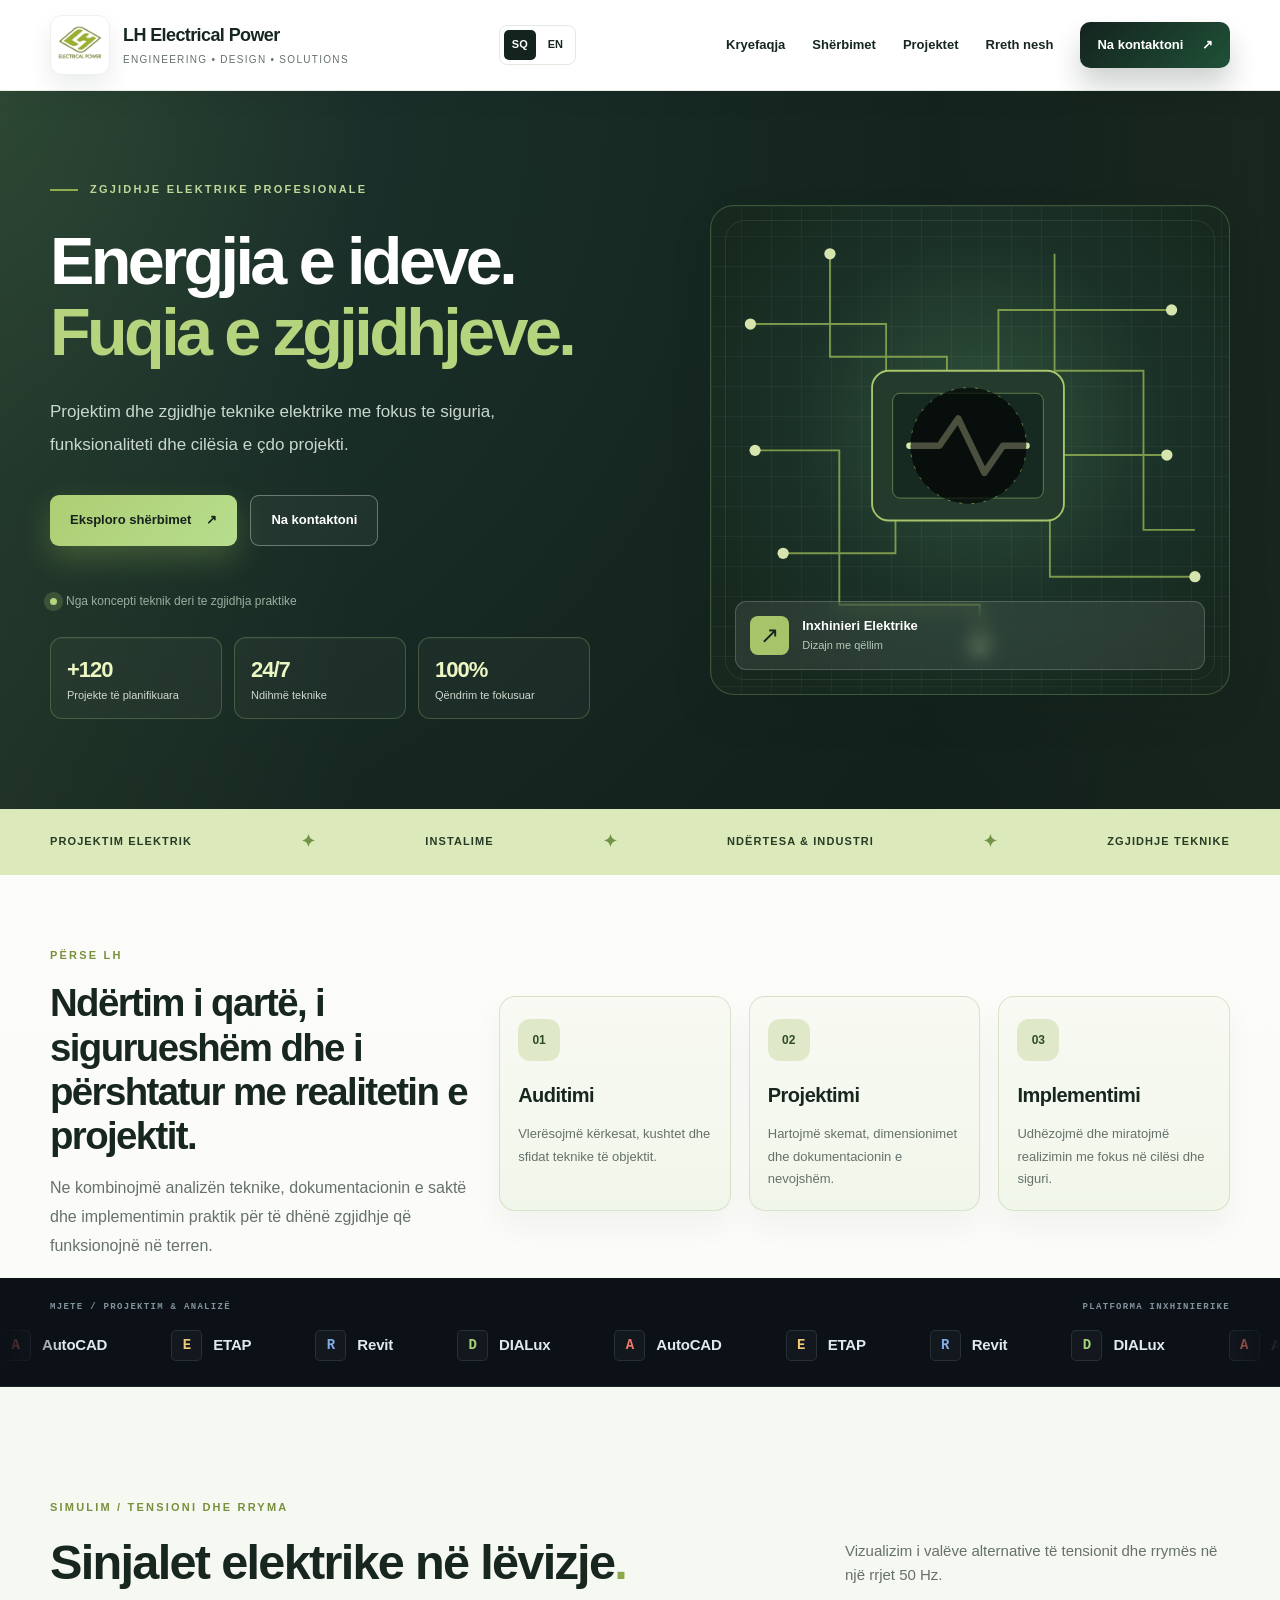
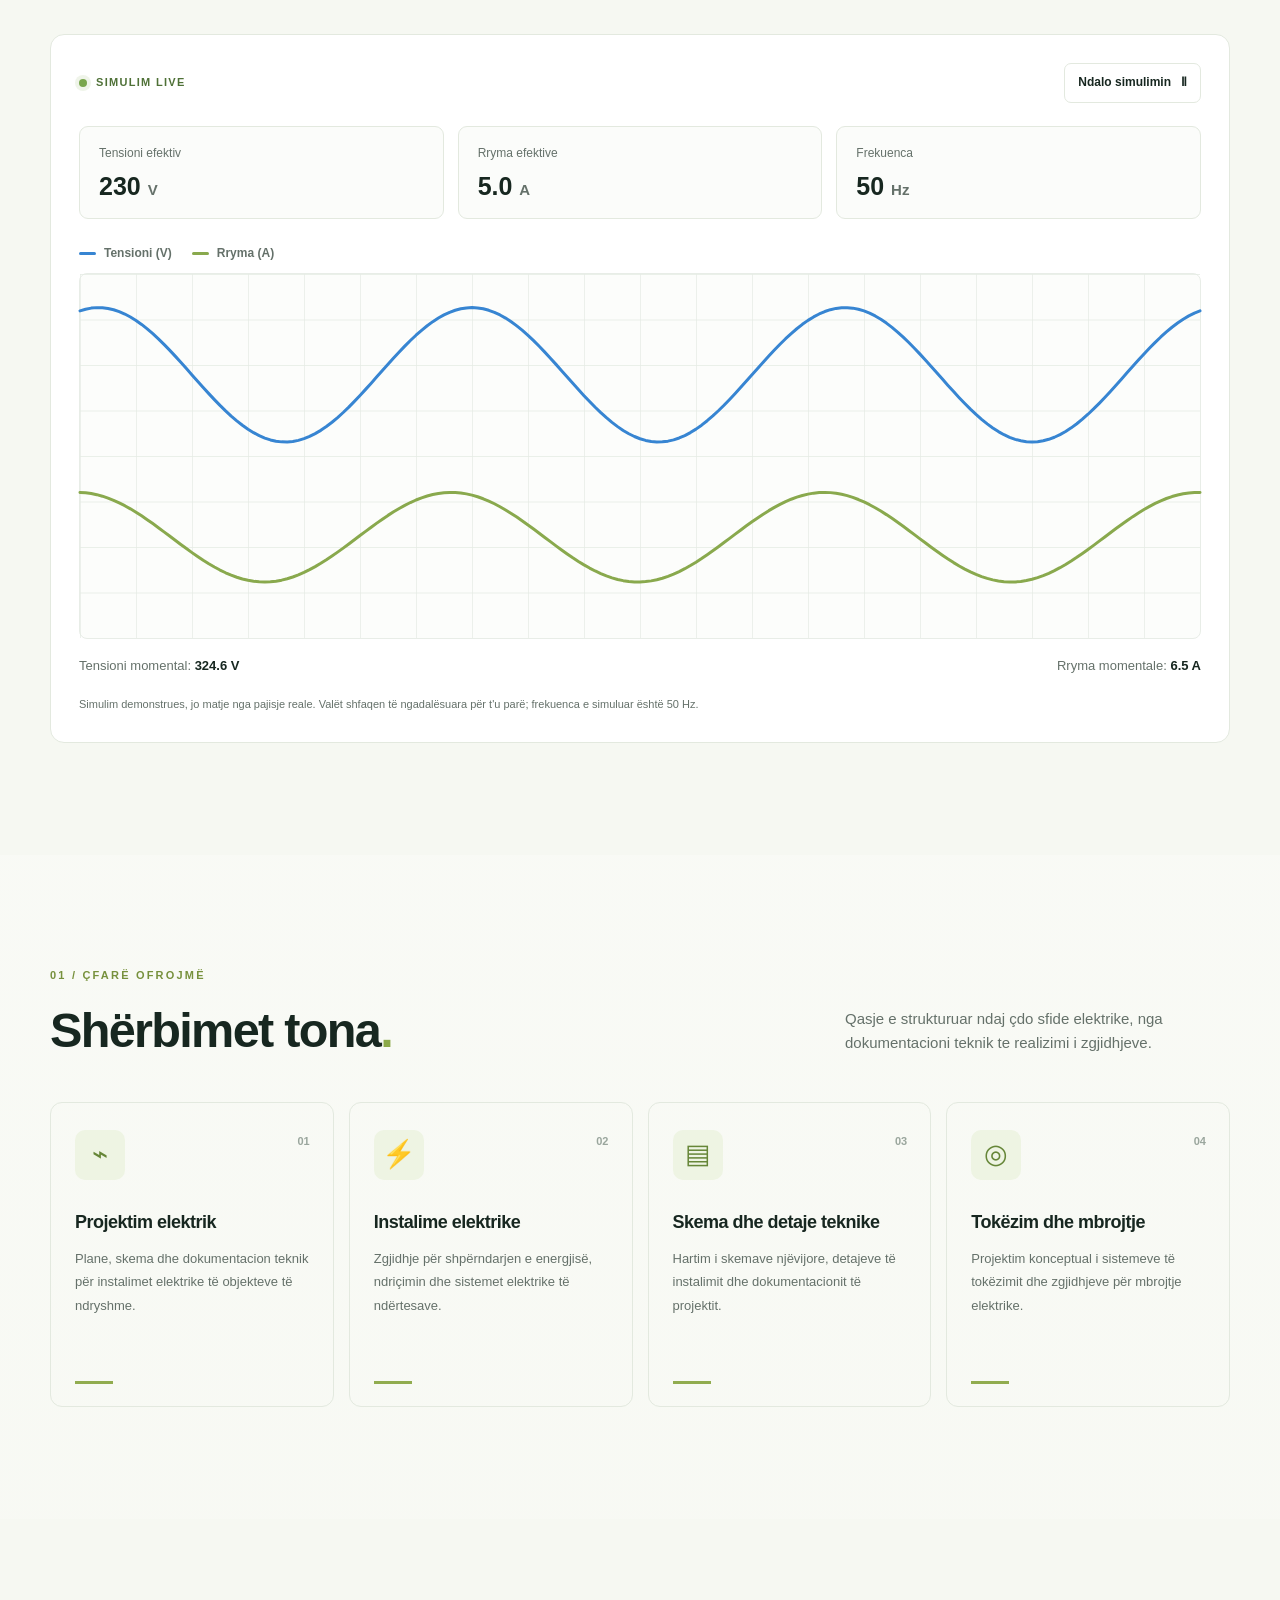
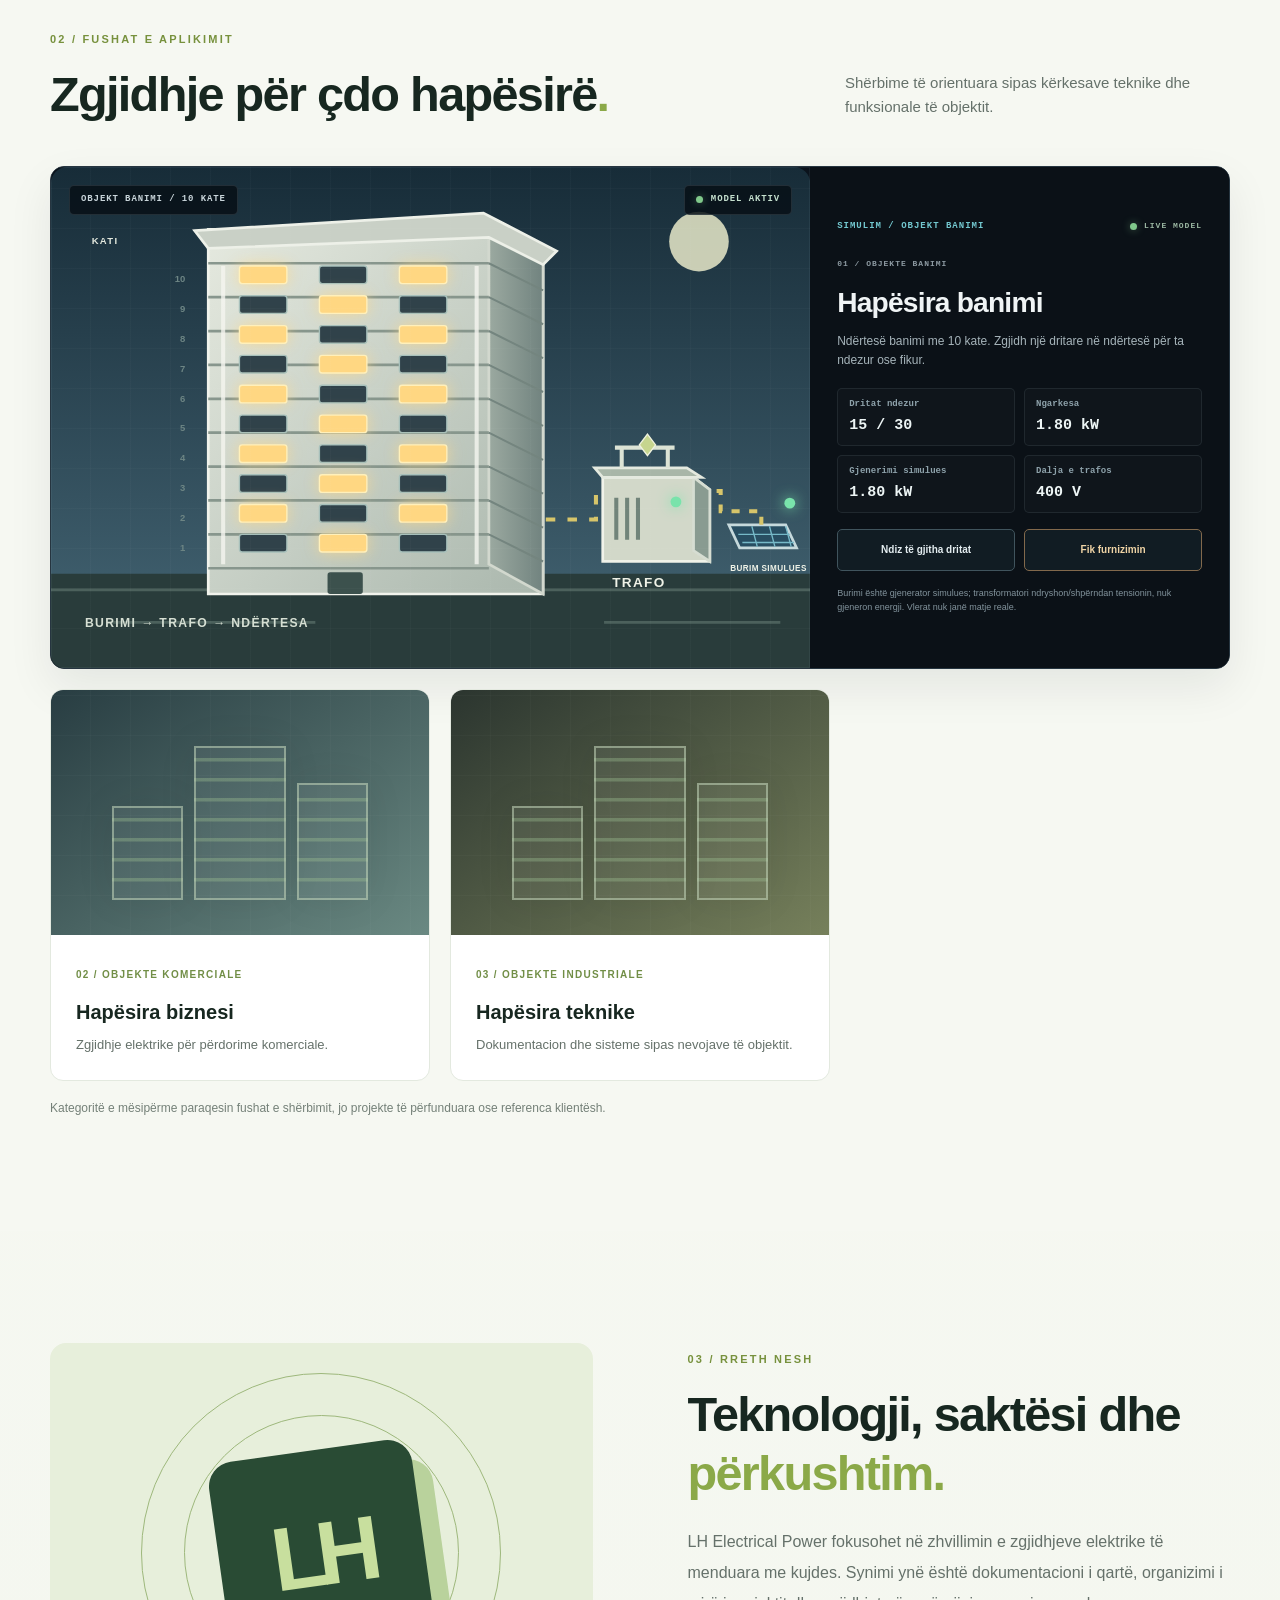
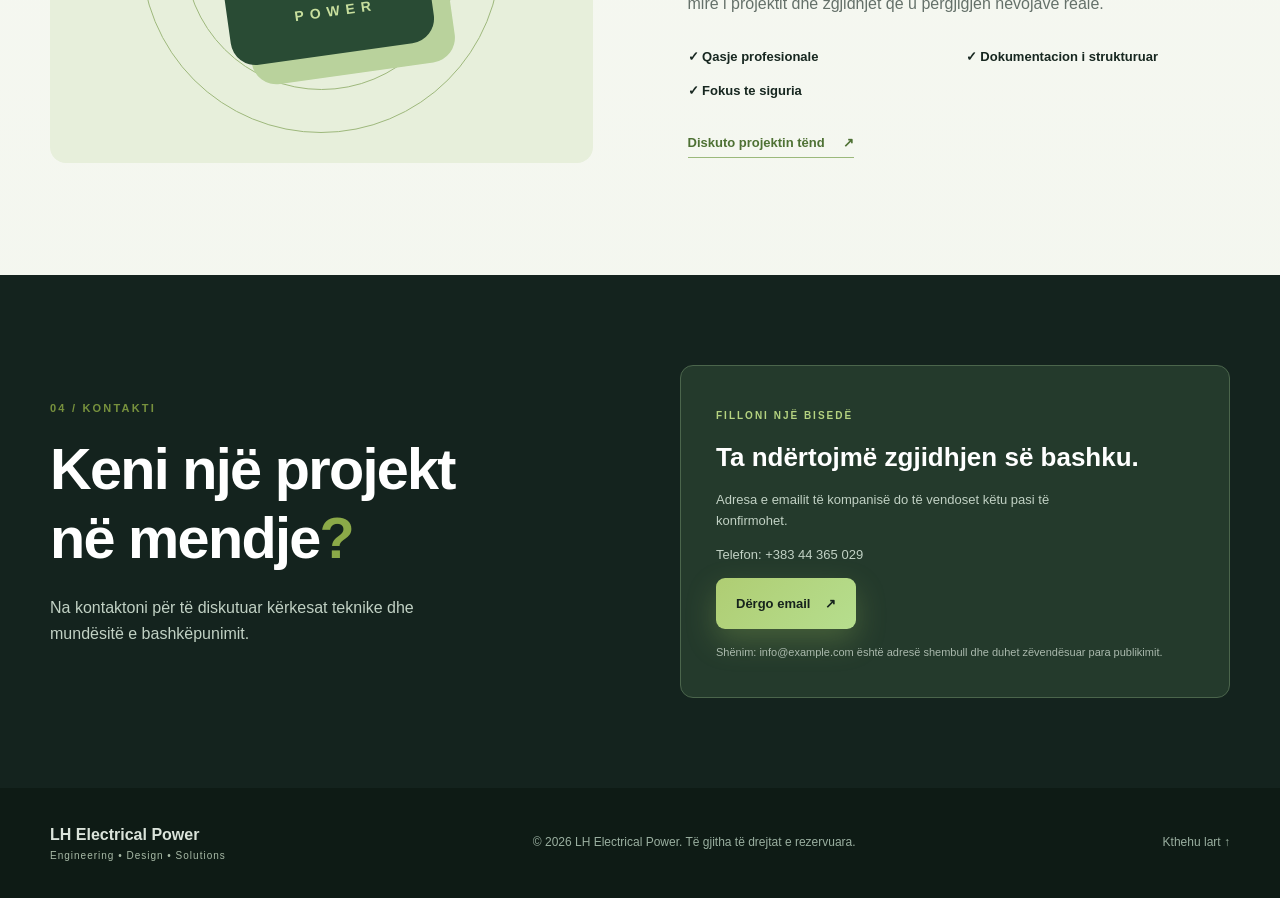
==== commit 5b4e17d4: "Permiresime LH Electrical Power" ====
--- a/index.html
+++ b/index.html
@@ -46,6 +46,20 @@
             <a class="button button-outline" href="#kontakti">Na kontaktoni</a>
           </div>
           <div class="hero-note"><span class="status-dot"></span> Nga koncepti teknik deri te zgjidhja praktike</div>
+          <div class="hero-metrics" aria-label="Vlerësime të kompanisë">
+            <div class="stat-card">
+              <strong>+120</strong>
+              <span>Projekte të planifikuara</span>
+            </div>
+            <div class="stat-card">
+              <strong>24/7</strong>
+              <span>Ndihmë teknike</span>
+            </div>
+            <div class="stat-card">
+              <strong>100%</strong>
+              <span>Qëndrim te fokusuar</span>
+            </div>
+          </div>
         </div>
         <div class="hero-visual" aria-label="Ilustrim grafik i inxhinierisë elektrike">
           <div class="visual-grid"></div>
@@ -63,6 +77,33 @@
 
     <section class="intro-strip" aria-label="Fushat e punës">
       <div class="container strip-inner"><span>PROJEKTIM ELEKTRIK</span><span class="strip-dot">✦</span><span>INSTALIME</span><span class="strip-dot">✦</span><span>NDËRTESA & INDUSTRI</span><span class="strip-dot">✦</span><span>ZGJIDHJE TEKNIKE</span></div>
+    </section>
+
+    <section class="process-section" aria-label="Procesi i punës">
+      <div class="container process-grid">
+        <div class="process-copy">
+          <p class="section-kicker">PËRSE LH</p>
+          <h2>Ndërtim i qartë, i sigurueshëm dhe i përshtatur me realitetin e projektit.</h2>
+          <p>Ne kombinojmë analizën teknike, dokumentacionin e saktë dhe implementimin praktik për të dhënë zgjidhje që funksionojnë në terren.</p>
+        </div>
+        <div class="process-steps">
+          <article class="process-card">
+            <span class="process-step">01</span>
+            <h3>Auditimi</h3>
+            <p>Vlerësojmë kërkesat, kushtet dhe sfidat teknike të objektit.</p>
+          </article>
+          <article class="process-card">
+            <span class="process-step">02</span>
+            <h3>Projektimi</h3>
+            <p>Hartojmë skemat, dimensionimet dhe dokumentacionin e nevojshëm.</p>
+          </article>
+          <article class="process-card">
+            <span class="process-step">03</span>
+            <h3>Implementimi</h3>
+            <p>Udhëzojmë dhe miratojmë realizimin me fokus në cilësi dhe siguri.</p>
+          </article>
+        </div>
+      </div>
     </section>
 
     <section class="tool-strip" aria-label="Mjetet e projektimit dhe analizës">
--- a/style.css
+++ b/style.css
@@ -1 +1,2 @@
-:root{--ink:#172720;--deep:#14231e;--deep-2:#1d3429;--olive:#91ac4f;--olive-light:#dce9ba;--muted:#65716a;--paper:#f6f8f2;--white:#fff;--line:#e3e9df}*{box-sizing:border-box}html{scroll-behavior:smooth}body{margin:0;color:var(--ink);background:var(--white);font-family:Inter,"Segoe UI",Arial,sans-serif;line-height:1.6}a{color:inherit;text-decoration:none}a:focus-visible{outline:3px solid var(--olive);outline-offset:4px}img{max-width:100%;height:auto}svg{max-width:100%}.container{width:min(1180px,calc(100% - 48px));margin:auto}.skip-link{position:absolute;top:-80px;left:12px;padding:12px;background:white;z-index:50}.skip-link:focus{top:12px}.site-header{background:var(--white);border-bottom:1px solid var(--line);position:relative;z-index:5}.header-inner{display:flex;align-items:center;justify-content:space-between;gap:25px;min-height:96px}.brand{display:flex;align-items:center;gap:13px;min-width:0}.brand img{width:60px;height:60px;object-fit:contain;background:#fff;border:1px solid #eef1e9;border-radius:12px;padding:4px}.brand-copy{display:flex;flex-direction:column;line-height:1.3}.brand-copy strong{font-size:18px;letter-spacing:-.6px}.brand-copy small{font-size:10px;letter-spacing:1.3px;color:var(--muted);text-transform:uppercase;margin-top:5px}.main-nav{display:flex;align-items:center;gap:27px;font-size:13px;font-weight:650}.main-nav>a:not(.nav-contact):hover{color:#718c35}.nav-contact{padding:13px 17px;border-radius:7px;background:var(--deep);color:white}.nav-contact span,.button span,.text-link span{margin-left:15px}.nav-contact:hover,.button-primary:hover{background:#344d31}.hero{background:var(--deep);color:white;overflow:hidden}.hero-grid{min-height:620px;display:grid;grid-template-columns:1.1fr .9fr;align-items:center;gap:25px}.hero-content{padding:90px 0}.eyebrow,.section-kicker{font-size:11px;letter-spacing:2.2px;font-weight:800}.eyebrow{color:#c0d699;display:flex;align-items:center;gap:12px}.eyebrow-line{height:2px;width:28px;background:var(--olive)}h1,h2,h3,p{margin-top:0}h1{font-size:clamp(44px,5.2vw,76px);letter-spacing:-3.6px;line-height:1.11;margin:27px 0}h1 span{color:#b6d47e}.hero-description{max-width:480px;color:#cad7ce;font-size:17px;line-height:1.9}.hero-actions{display:flex;gap:13px;flex-wrap:wrap;margin-top:34px}.button{display:inline-flex;justify-content:center;align-items:center;min-height:51px;padding:13px 20px;border-radius:7px;font-size:13px;font-weight:800;transition:background .2s,transform .2s}.button:hover{transform:translateY(-2px)}.button-primary{background:#afcd73;color:#16231c}.button-outline{border:1px solid #708577;color:#fff}.button-outline:hover{background:#294034}.hero-note{font-size:12px;color:#9eae9f;margin-top:46px;display:flex;align-items:center;gap:9px}.status-dot{display:inline-block;width:7px;height:7px;border-radius:50%;background:#b4d77e}.hero-visual{height:490px;position:relative;border:1px solid #355044;border-radius:22px;background:radial-gradient(circle at 52% 45%,#31533b 0,#1b3228 47%,#17291f 80%);overflow:hidden}.visual-grid{position:absolute;inset:0;background-image:linear-gradient(#ffffff0a 1px,transparent 1px),linear-gradient(90deg,#ffffff0a 1px,transparent 1px);background-size:30px 30px}.circuit-art{position:absolute;inset:3%;width:94%;height:94%}.visual-label{position:absolute;bottom:24px;left:24px;right:24px;display:flex;gap:13px;align-items:center;background:#ffffff12;border:1px solid #ffffff30;backdrop-filter:blur(8px);padding:14px;border-radius:11px}.visual-label-icon{display:grid;place-items:center;background:#a7c46a;color:#14231e;border-radius:8px;width:39px;height:39px;font-size:23px}.visual-label strong,.visual-label small{display:block}.visual-label strong{font-size:13px}.visual-label small{font-size:11px;color:#b8c9b9}.intro-strip{background:#dce9ba;color:#263c25}.strip-inner{min-height:66px;display:flex;align-items:center;justify-content:space-between;gap:10px;font-size:11px;font-weight:800;letter-spacing:1.1px}.strip-dot{color:#739447;font-size:17px}.section{padding:112px 0}.section-heading{display:flex;justify-content:space-between;align-items:end;gap:30px;margin-bottom:42px}.section-kicker{color:#77913d;margin-bottom:17px}.section-heading h2,.about h2,.contact-section h2{font-size:clamp(32px,3.8vw,49px);line-height:1.2;letter-spacing:-1.7px;margin-bottom:0}.accent{color:#8ba948}.section-heading>p{max-width:385px;color:var(--muted);font-size:15px;margin-bottom:5px}.service-grid{display:grid;grid-template-columns:repeat(4,minmax(0,1fr));gap:15px}.service-card{border:1px solid var(--line);border-radius:12px;padding:27px 24px 22px;min-height:305px;display:flex;flex-direction:column;position:relative;transition:transform .2s,border-color .2s}.service-card:hover{transform:translateY(-5px);border-color:#b4c993}.service-icon{display:grid;place-items:center;width:50px;height:50px;background:#eef4e3;border-radius:10px;color:#668638;font-size:27px;margin-bottom:31px}.service-number{position:absolute;right:23px;top:30px;color:#9aa69d;font-size:11px;font-weight:800}.service-card h3{font-size:18px;letter-spacing:-.5px;line-height:1.3;margin-bottom:13px}.service-card p{color:var(--muted);font-size:13px;line-height:1.8;margin-bottom:20px}.card-line{margin-top:auto;width:38px;height:3px;background:var(--olive)}.projects{background:var(--paper)}.project-grid{display:grid;grid-template-columns:repeat(3,minmax(0,1fr));gap:20px}.project-card{background:#fff;border:1px solid var(--line);border-radius:13px;overflow:hidden}.project-art{height:245px;position:relative;overflow:hidden;background:linear-gradient(145deg,#1c392b,#54714a);display:flex;align-items:end;justify-content:center;gap:11px;padding:35px}.project-commercial .project-art{background:linear-gradient(145deg,#283d42,#6a8982)}.project-industrial .project-art{background:linear-gradient(145deg,#2b352f,#76805b)}.project-art:before{content:"";position:absolute;inset:0;background:repeating-linear-gradient(90deg,transparent 0 39px,#ffffff0b 40px),repeating-linear-gradient(0deg,transparent 0 39px,#ffffff0b 40px)}.building{display:block;position:relative;width:23%;height:54%;border:2px solid #c5d8bb88;background:repeating-linear-gradient(0deg,#ffffff0e 0 16px,#a7c79d66 17px 20px);box-shadow:0 0 40px #00000012}.building-two{height:88%;width:30%}.building-three{height:67%}.project-info{padding:25px}.project-info>span{color:#718e46;font-size:10px;font-weight:800;letter-spacing:1.3px}.project-info h3{margin:10px 0 7px;font-size:20px}.project-info p{font-size:13px;color:var(--muted);margin:0}.section-disclaimer{font-size:12px;color:#748078;margin:18px 0 0}.about-grid{display:grid;grid-template-columns:1fr 1fr;gap:95px;align-items:center}.about-graphic{min-height:420px;border-radius:16px;background:#e7efdb;position:relative;overflow:hidden;display:grid;place-items:center}.about-ring{position:absolute;border:1px solid #9eb87c;border-radius:50%;width:360px;height:360px}.ring-two{width:275px;height:275px}.about-mark{width:205px;height:205px;border-radius:25px;background:#294b34;color:#c8df9e;display:flex;align-items:center;justify-content:center;flex-direction:column;font-size:90px;font-weight:900;letter-spacing:-10px;transform:rotate(-8deg);box-shadow:18px 22px 0 #b9d29c}.about-mark span{font-size:14px;letter-spacing:6px;margin-left:12px;margin-top:-25px}.about-copy h2{margin-bottom:24px}.about-copy>p:not(.section-kicker){color:var(--muted);line-height:1.95}.about-points{display:grid;grid-template-columns:1fr 1fr;gap:14px;margin:27px 0}.about-points span{font-size:13px;font-weight:750}.text-link{font-size:13px;font-weight:800;color:#4e7134;border-bottom:1px solid #9bb97b;padding-bottom:7px}.contact-section{padding:90px 0;background:var(--deep);color:#fff}.contact-grid{display:grid;grid-template-columns:1fr 1fr;gap:80px;align-items:center}.contact-section h2{font-size:clamp(40px,4.5vw,62px);margin-bottom:22px}.contact-section .contact-grid>div>p:not(.section-kicker){color:#c1d1c4;max-width:400px}.contact-panel{background:#243a2c;border:1px solid #4b654c;padding:35px;border-radius:13px}.contact-panel-label{font-size:10px;letter-spacing:2px;color:#b5d380;font-weight:800}.contact-panel h3{font-size:26px;line-height:1.3;margin:15px 0}.contact-panel p{font-size:13px;color:#d0dccf}.contact-panel small{display:block;margin-top:15px;font-size:11px;color:#aab9ad}.site-footer{background:#0e1b15;color:#dbe4db}.footer-inner{min-height:110px;display:flex;justify-content:space-between;align-items:center;gap:25px}.footer-brand{display:flex;flex-direction:column}.footer-brand strong{font-size:16px}.footer-brand span{font-size:10px;color:#a8baa7;letter-spacing:1px}.site-footer p,.site-footer a{font-size:12px;color:#9aafa0;margin:0}@media(max-width:1000px){.main-nav{gap:15px}.service-grid{grid-template-columns:repeat(2,1fr)}.hero-grid{grid-template-columns:1fr 1fr}.about-grid{gap:35px}}@media(max-width:760px){.container{width:min(100% - 32px,1180px)}.header-inner{flex-direction:column;align-items:stretch;padding:15px 0;gap:15px}.brand img{width:49px;height:49px}.main-nav{flex-wrap:wrap;justify-content:center;gap:12px 17px;font-size:12px}.nav-contact{padding:8px 12px}.hero-grid{grid-template-columns:1fr;gap:0}.hero-content{padding:65px 0 35px}h1{letter-spacing:-2px}.hero-visual{height:330px;margin-bottom:35px}.hero-note{margin-top:28px}.strip-inner{flex-wrap:wrap;justify-content:center;padding:16px 0;min-height:auto;font-size:9px}.section{padding:70px 0}.section-heading{display:block}.section-heading>p{margin-top:16px}.project-grid{grid-template-columns:1fr}.project-art{height:210px}.about-grid,.contact-grid{grid-template-columns:1fr;gap:35px}.about-graphic{min-height:310px}.about-ring{width:260px;height:260px}.ring-two{width:190px;height:190px}.about-mark{width:160px;height:160px;font-size:70px}.about-mark span{font-size:11px;margin-top:-20px}.contact-section{padding:70px 0}.footer-inner{flex-direction:column;align-items:flex-start;padding:25px 0;gap:12px}}@media(max-width:480px){.service-grid{grid-template-columns:1fr}.hero-actions{flex-direction:column;align-items:stretch}.button{width:100%}.about-points{grid-template-columns:1fr}.contact-panel{padding:25px}.brand-copy strong{font-size:16px}.main-nav{gap:9px 12px}.hero-visual{height:275px}.strip-dot{display:none}.strip-inner{gap:8px 17px}}@media(prefers-reduced-motion:reduce){html{scroll-behavior:auto}*,*:before,*:after{transition:none!important}}
+:root{--ink:#172720;--deep:#14231e;--deep-2:#1d3429;--olive:#91ac4f;--olive-light:#dce9ba;--muted:#65716a;--paper:#f6f8f2;--white:#fff;--line:#e3e9df;--shadow:0 18px 40px rgba(16,29,25,.12)}*{box-sizing:border-box}html{scroll-behavior:smooth}body{margin:0;color:var(--ink);background:linear-gradient(180deg,#fdfdfb 0%,#f3f6ee 100%);font-family:Inter,"Segoe UI",Arial,sans-serif;line-height:1.6;text-rendering:optimizeLegibility}a{color:inherit;text-decoration:none}a:focus-visible{outline:3px solid var(--olive);outline-offset:4px}img{max-width:100%;height:auto}svg{max-width:100%}.container{width:min(1180px,calc(100% - 48px));margin:auto}.skip-link{position:absolute;top:-80px;left:12px;padding:12px;background:white;z-index:50}.skip-link:focus{top:12px}.site-header{background:rgba(255,255,255,.82);backdrop-filter:blur(14px);-webkit-backdrop-filter:blur(14px);border-bottom:1px solid rgba(146,170,131,.22);position:sticky;top:0;z-index:20;box-shadow:0 10px 24px rgba(19,32,27,.04)}.header-inner{display:flex;align-items:center;justify-content:space-between;gap:25px;min-height:90px}.brand{display:flex;align-items:center;gap:13px;min-width:0}.brand img{width:60px;height:60px;object-fit:contain;background:#fff;border:1px solid #eef1e9;border-radius:12px;padding:4px;box-shadow:0 12px 24px rgba(18,27,23,.08)}.brand-copy{display:flex;flex-direction:column;line-height:1.3}.brand-copy strong{font-size:18px;letter-spacing:-.6px}.brand-copy small{font-size:10px;letter-spacing:1.3px;color:var(--muted);text-transform:uppercase;margin-top:5px}.main-nav{display:flex;align-items:center;gap:27px;font-size:13px;font-weight:650}.main-nav>a:not(.nav-contact){position:relative;padding:8px 0}.main-nav>a:not(.nav-contact)::after{content:"";position:absolute;left:0;bottom:-6px;width:100%;height:2px;background:var(--olive);transform:scaleX(0);transform-origin:left;transition:transform .2s ease}.main-nav>a:not(.nav-contact):hover{color:#718c35}.main-nav>a:not(.nav-contact):hover::after{transform:scaleX(1)}.nav-contact{padding:13px 17px;border-radius:10px;background:linear-gradient(135deg,var(--deep) 0%,#1f5137 100%);color:white;box-shadow:0 18px 28px rgba(20,35,30,.2)}.nav-contact span,.button span,.text-link span{margin-left:15px}.nav-contact:hover,.button-primary:hover{background:linear-gradient(135deg,#203c2c 0%,#2f5a40 100%)}.hero{background:radial-gradient(circle at top left,#243f32 0%,#1a2f29 26%,var(--deep) 65%,#101d1a 100%);color:white;overflow:hidden;position:relative}.hero::before{content:"";position:absolute;inset:0;background:linear-gradient(90deg,rgba(146,172,79,.08),transparent 28%,transparent 72%,rgba(146,172,79,.05));pointer-events:none}.hero-grid{min-height:620px;display:grid;grid-template-columns:1.1fr .9fr;align-items:center;gap:25px;position:relative;z-index:1}.hero-content{padding:90px 0}.eyebrow,.section-kicker{font-size:11px;letter-spacing:2.2px;font-weight:800}.eyebrow{color:#c0d699;display:flex;align-items:center;gap:12px}.eyebrow-line{height:2px;width:28px;background:var(--olive)}h1,h2,h3,p{margin-top:0}h1{font-size:clamp(44px,5.2vw,76px);letter-spacing:-3.6px;line-height:1.08;margin:27px 0;text-wrap:balance}h1 span{color:#b6d47e}.hero-description{max-width:500px;color:#cad7ce;font-size:17px;line-height:1.9}.hero-actions{display:flex;gap:13px;flex-wrap:wrap;margin-top:34px}.button{display:inline-flex;justify-content:center;align-items:center;min-height:51px;padding:13px 20px;border-radius:9px;font-size:13px;font-weight:800;transition:transform .2s ease,box-shadow .2s ease,background .2s ease}.button:hover{transform:translateY(-2px)}.button-primary{background:linear-gradient(135deg,#afcd73 0%,#b6de8e 100%);color:#16231c;box-shadow:0 12px 30px rgba(158,193,93,.28)}.button-outline{border:1px solid rgba(242,246,236,.35);color:#fff;background:rgba(255,255,255,.04)}.button-outline:hover{background:rgba(255,255,255,.11)}.hero-note{font-size:12px;color:#9eae9f;margin-top:46px;display:flex;align-items:center;gap:9px}.status-dot{display:inline-block;width:7px;height:7px;border-radius:50%;background:#b4d77e;box-shadow:0 0 0 6px rgba(180,215,126,.18)}.hero-metrics{margin-top:26px;display:grid;grid-template-columns:repeat(3,minmax(0,1fr));gap:12px;max-width:540px}.stat-card{display:flex;flex-direction:column;padding:14px 16px;border:1px solid rgba(170,197,122,.28);border-radius:12px;background:rgba(255,255,255,.03);box-shadow:inset 0 1px 0 rgba(255,255,255,.04)}.stat-card strong{font-size:22px;letter-spacing:-1px;color:#edf7c3}.stat-card span{font-size:11px;color:#d0d9cf;line-height:1.5}.hero-visual{height:490px;position:relative;border:1px solid rgba(160,197,115,.28);border-radius:24px;background:radial-gradient(circle at 52% 45%,#31533b 0,#1b3228 47%,#17291f 80%);overflow:hidden;box-shadow:var(--shadow)}.hero-visual::before{content:"";position:absolute;inset:14px;border:1px solid rgba(255,255,255,.08);border-radius:20px}.visual-grid{position:absolute;inset:0;background-image:linear-gradient(#ffffff0a 1px,transparent 1px),linear-gradient(90deg,#ffffff0a 1px,transparent 1px);background-size:30px 30px}.circuit-art{position:absolute;inset:3%;width:94%;height:94%}.visual-label{position:absolute;bottom:24px;left:24px;right:24px;display:flex;gap:13px;align-items:center;background:rgba(255,255,255,.08);border:1px solid rgba(255,255,255,.18);backdrop-filter:blur(10px);padding:14px;border-radius:11px}.visual-label-icon{display:grid;place-items:center;background:#a7c46a;color:#14231e;border-radius:8px;width:39px;height:39px;font-size:23px}.visual-label strong,.visual-label small{display:block}.visual-label strong{font-size:13px}.visual-label small{font-size:11px;color:#b8c9b9}.intro-strip{background:#dce9ba;color:#263c25}.strip-inner{min-height:66px;display:flex;align-items:center;justify-content:space-between;gap:10px;font-size:11px;font-weight:800;letter-spacing:1.1px}.strip-dot{color:#739447;font-size:17px}.process-section{padding:72px 0 18px}.process-grid{display:grid;grid-template-columns:1.1fr 1.9fr;gap:26px;align-items:center}.process-copy h2{font-size:clamp(28px,3vw,44px);line-height:1.15;letter-spacing:-1.6px;margin:10px 0 16px}.process-copy p:last-child{margin:0;color:var(--muted);line-height:1.8;max-width:470px}.process-steps{display:grid;grid-template-columns:repeat(3,minmax(0,1fr));gap:18px}.process-card{background:linear-gradient(180deg,#f8faf3 0%,#f1f6ea 100%);border:1px solid rgba(140,169,104,.28);border-radius:16px;padding:22px 18px 20px;box-shadow:0 16px 30px rgba(19,32,27,.04)}.process-step{display:inline-flex;align-items:center;justify-content:center;width:42px;height:42px;border-radius:12px;background:#dfe9c9;color:#2f4b2c;font-size:12px;font-weight:800;margin-bottom:18px}.process-card h3{font-size:20px;letter-spacing:-.5px;margin:0 0 12px}.process-card p{margin:0;color:var(--muted);line-height:1.7;font-size:13px}.section{padding:112px 0}.section-heading{display:flex;justify-content:space-between;align-items:end;gap:30px;margin-bottom:42px}.section-kicker{color:#77913d;margin-bottom:17px}.section-heading h2,.about h2,.contact-section h2{font-size:clamp(32px,3.8vw,49px);line-height:1.2;letter-spacing:-1.7px;margin-bottom:0}.accent{color:#8ba948}.section-heading>p{max-width:385px;color:var(--muted);font-size:15px;margin-bottom:5px}.service-grid{display:grid;grid-template-columns:repeat(4,minmax(0,1fr));gap:15px}.service-card{border:1px solid var(--line);border-radius:12px;padding:27px 24px 22px;min-height:305px;display:flex;flex-direction:column;position:relative;transition:transform .2s,border-color .2s}.service-card:hover{transform:translateY(-5px);border-color:#b4c993}.service-icon{display:grid;place-items:center;width:50px;height:50px;background:#eef4e3;border-radius:10px;color:#668638;font-size:27px;margin-bottom:31px}.service-number{position:absolute;right:23px;top:30px;color:#9aa69d;font-size:11px;font-weight:800}.service-card h3{font-size:18px;letter-spacing:-.5px;line-height:1.3;margin-bottom:13px}.service-card p{color:var(--muted);font-size:13px;line-height:1.8;margin-bottom:20px}.card-line{margin-top:auto;width:38px;height:3px;background:var(--olive)}.projects{background:var(--paper)}.project-grid{display:grid;grid-template-columns:repeat(3,minmax(0,1fr));gap:20px}.project-card{background:#fff;border:1px solid var(--line);border-radius:13px;overflow:hidden}.project-art{height:245px;position:relative;overflow:hidden;background:linear-gradient(145deg,#1c392b,#54714a);display:flex;align-items:end;justify-content:center;gap:11px;padding:35px}.project-commercial .project-art{background:linear-gradient(145deg,#283d42,#6a8982)}.project-industrial .project-art{background:linear-gradient(145deg,#2b352f,#76805b)}.project-art:before{content:"";position:absolute;inset:0;background:repeating-linear-gradient(90deg,transparent 0 39px,#ffffff0b 40px),repeating-linear-gradient(0deg,transparent 0 39px,#ffffff0b 40px)}.building{display:block;position:relative;width:23%;height:54%;border:2px solid #c5d8bb88;background:repeating-linear-gradient(0deg,#ffffff0e 0 16px,#a7c79d66 17px 20px);box-shadow:0 0 40px #00000012}.building-two{height:88%;width:30%}.building-three{height:67%}.project-info{padding:25px}.project-info>span{color:#718e46;font-size:10px;font-weight:800;letter-spacing:1.3px}.project-info h3{margin:10px 0 7px;font-size:20px}.project-info p{font-size:13px;color:var(--muted);margin:0}.section-disclaimer{font-size:12px;color:#748078;margin:18px 0 0}.about-grid{display:grid;grid-template-columns:1fr 1fr;gap:95px;align-items:center}.about-graphic{min-height:420px;border-radius:16px;background:#e7efdb;position:relative;overflow:hidden;display:grid;place-items:center}.about-ring{position:absolute;border:1px solid #9eb87c;border-radius:50%;width:360px;height:360px}.ring-two{width:275px;height:275px}.about-mark{width:205px;height:205px;border-radius:25px;background:#294b34;color:#c8df9e;display:flex;align-items:center;justify-content:center;flex-direction:column;font-size:90px;font-weight:900;letter-spacing:-10px;transform:rotate(-8deg);box-shadow:18px 22px 0 #b9d29c}.about-mark span{font-size:14px;letter-spacing:6px;margin-left:12px;margin-top:-25px}.about-copy h2{margin-bottom:24px}.about-copy>p:not(.section-kicker){color:var(--muted);line-height:1.95}.about-points{display:grid;grid-template-columns:1fr 1fr;gap:14px;margin:27px 0}.about-points span{font-size:13px;font-weight:750}.text-link{font-size:13px;font-weight:800;color:#4e7134;border-bottom:1px solid #9bb97b;padding-bottom:7px}.contact-section{padding:90px 0;background:var(--deep);color:#fff}.contact-grid{display:grid;grid-template-columns:1fr 1fr;gap:80px;align-items:center}.contact-section h2{font-size:clamp(40px,4.5vw,62px);margin-bottom:22px}.contact-section .contact-grid>div>p:not(.section-kicker){color:#c1d1c4;max-width:400px}.contact-panel{background:#243a2c;border:1px solid #4b654c;padding:35px;border-radius:13px}.contact-panel-label{font-size:10px;letter-spacing:2px;color:#b5d380;font-weight:800}.contact-panel h3{font-size:26px;line-height:1.3;margin:15px 0}.contact-panel p{font-size:13px;color:#d0dccf}.contact-panel small{display:block;margin-top:15px;font-size:11px;color:#aab9ad}.site-footer{background:#0e1b15;color:#dbe4db}.footer-inner{min-height:110px;display:flex;justify-content:space-between;align-items:center;gap:25px}.footer-brand{display:flex;flex-direction:column}.footer-brand strong{font-size:16px}.footer-brand span{font-size:10px;color:#a8baa7;letter-spacing:1px}.site-footer p,.site-footer a{font-size:12px;color:#9aafa0;margin:0}@media(max-width:1000px){.main-nav{gap:15px}.service-grid{grid-template-columns:repeat(2,1fr)}.hero-grid{grid-template-columns:1fr 1fr}.about-grid{gap:35px}}@media(max-width:760px){.container{width:min(100% - 32px,1180px)}.header-inner{flex-direction:column;align-items:stretch;padding:15px 0;gap:15px}.brand img{width:49px;height:49px}.main-nav{flex-wrap:wrap;justify-content:center;gap:12px 17px;font-size:12px}.nav-contact{padding:8px 12px}.hero-grid{grid-template-columns:1fr;gap:0}.hero-content{padding:65px 0 35px}h1{letter-spacing:-2px}.hero-visual{height:330px;margin-bottom:35px}.hero-note{margin-top:28px}.strip-inner{flex-wrap:wrap;justify-content:center;padding:16px 0;min-height:auto;font-size:9px}.section{padding:70px 0}.section-heading{display:block}.section-heading>p{margin-top:16px}.project-grid{grid-template-columns:1fr}.project-art{height:210px}.about-grid,.contact-grid{grid-template-columns:1fr;gap:35px}.about-graphic{min-height:310px}.about-ring{width:260px;height:260px}.ring-two{width:190px;height:190px}.about-mark{width:160px;height:160px;font-size:70px}.about-mark span{font-size:11px;margin-top:-20px}.contact-section{padding:70px 0}.footer-inner{flex-direction:column;align-items:flex-start;padding:25px 0;gap:12px}}@media(max-width:480px){.service-grid{grid-template-columns:1fr}.hero-actions{flex-direction:column;align-items:stretch}.button{width:100%}.about-points{grid-template-columns:1fr}.contact-panel{padding:25px}.brand-copy strong{font-size:16px}.main-nav{gap:9px 12px}.hero-visual{height:275px}.strip-dot{display:none}.strip-inner{gap:8px 17px}}@media(prefers-reduced-motion:reduce){html{scroll-behavior:auto}*,*:before,*:after{transition:none!important}}
+@media (max-width:980px){.process-grid{grid-template-columns:1fr}.process-steps{grid-template-columns:repeat(3,minmax(0,1fr))}}@media (max-width:760px){.process-grid{grid-template-columns:1fr}.process-steps{grid-template-columns:1fr}}
